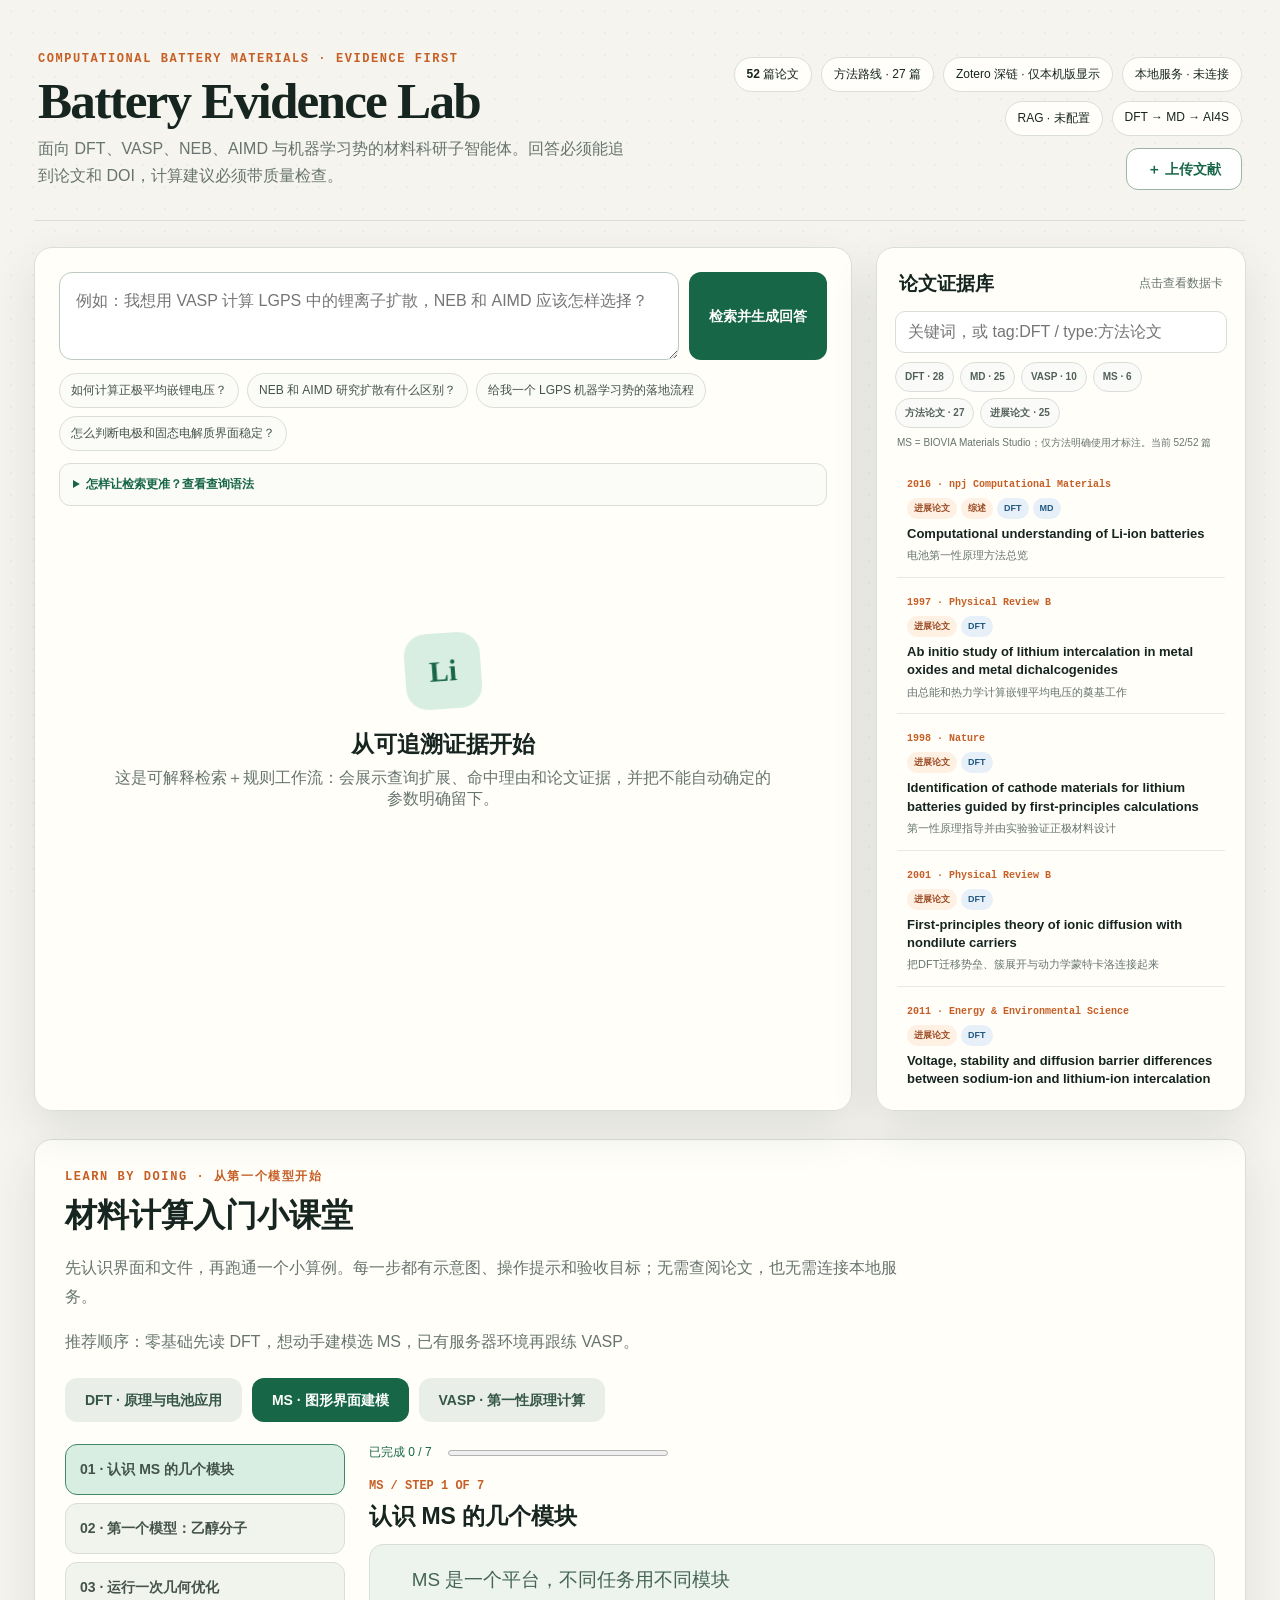
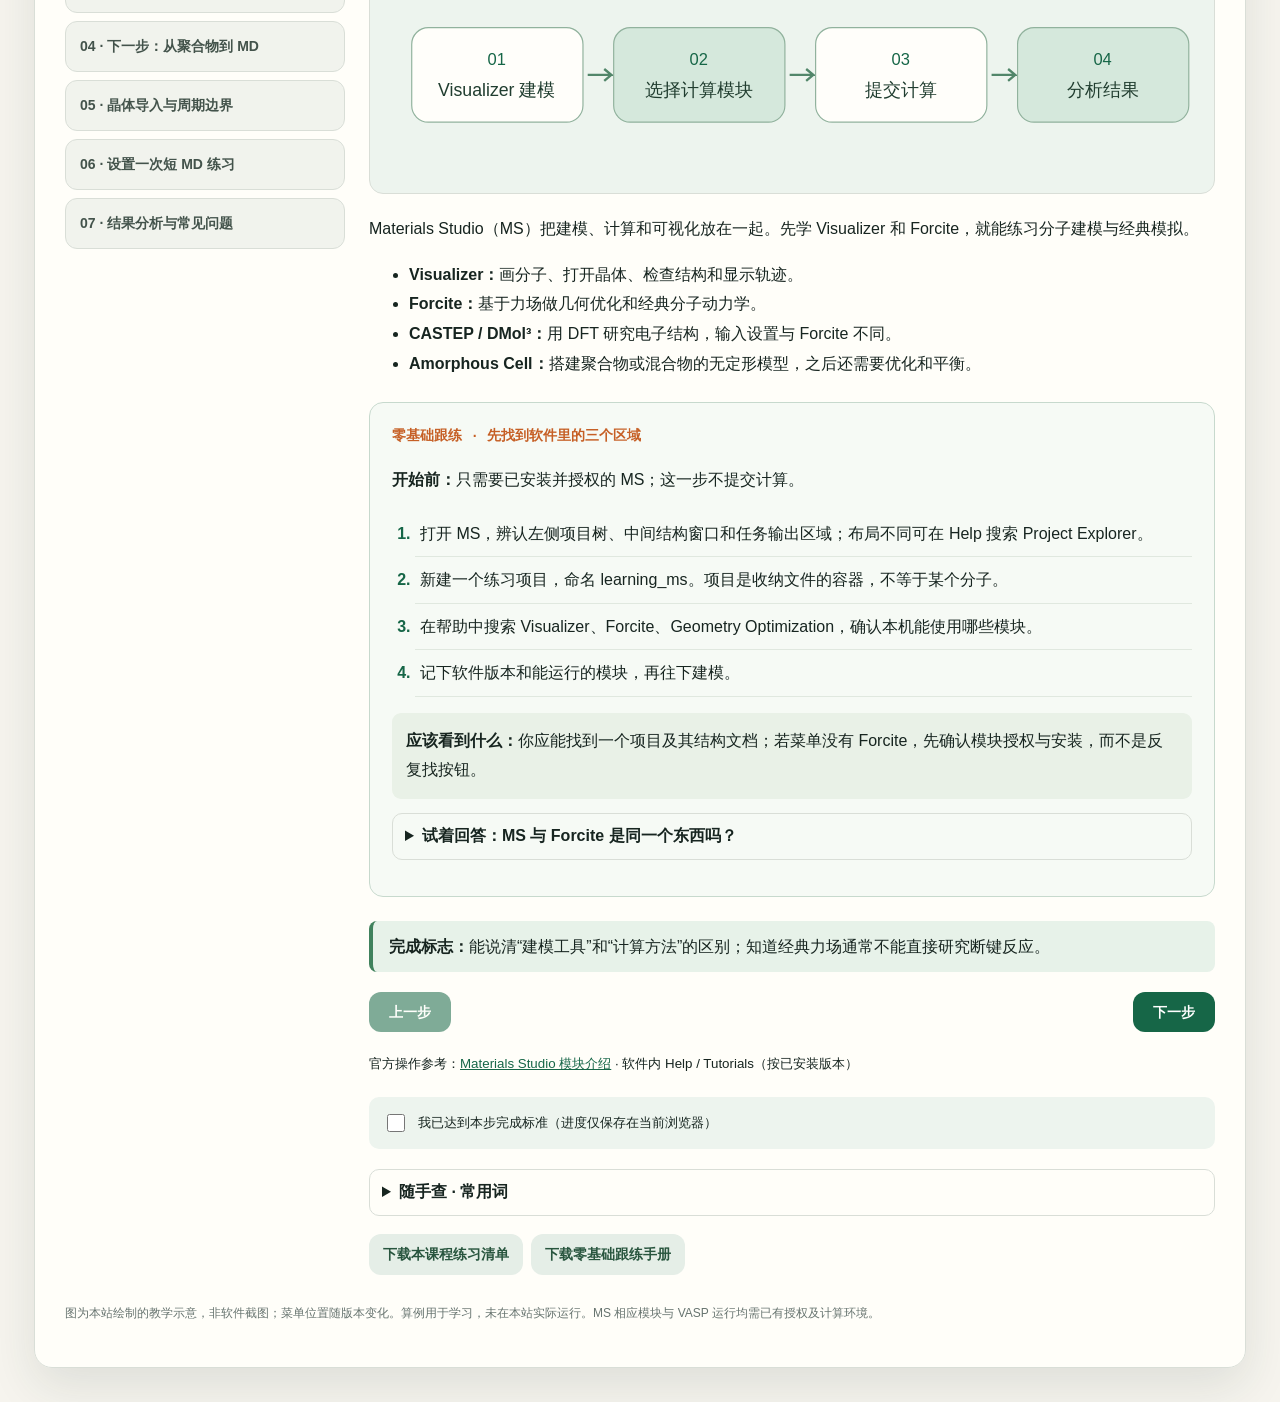
==== docs/index.html @ 2b793558 "feat: add step-by-step novice guides for all 22 lessons" ====
<!doctype html>
<html lang="zh-CN">
<head>
  <meta charset="utf-8" />
  <meta name="viewport" content="width=device-width, initial-scale=1" />
  <title>Battery Evidence Lab</title>
  <style>
    :root {
      --ink: #172520; --muted: #67746f; --paper: #f6f4ee; --card: #fffefa;
      --line: #d9ded7; --green: #166647; --mint: #d9eee2; --orange: #c65f25;
      --shadow: 0 18px 48px rgba(28, 53, 43, .11);
    }
    * { box-sizing: border-box; }
    body { margin: 0; color: var(--ink); background: var(--paper); font-family: Inter, "Noto Sans SC", "Microsoft YaHei", sans-serif; }
    body::before { content: ""; position: fixed; inset: 0; pointer-events: none; opacity: .45; background-image: radial-gradient(#294e3e18 1px, transparent 1px); background-size: 22px 22px; }
    a { color: var(--green); }
    .shell { position: relative; max-width: 1420px; margin: 0 auto; padding: 34px; }
    header { display: flex; justify-content: space-between; align-items: end; gap: 24px; padding: 18px 4px 30px; border-bottom: 1px solid var(--line); }
    .eyebrow { color: var(--orange); font: 700 12px/1.2 ui-monospace, monospace; letter-spacing: .13em; text-transform: uppercase; }
    h1 { margin: 8px 0 7px; font: 680 clamp(31px, 4vw, 58px)/1.05 Georgia, "Noto Serif SC", serif; letter-spacing: -.035em; }
    .sub { color: var(--muted); max-width: 760px; line-height: 1.7; }
    .header-actions { display: grid; justify-items: end; gap: 12px; }
    .stats { display: flex; gap: 9px; flex-wrap: wrap; justify-content: flex-end; }
    .stat { padding: 8px 12px; background: var(--card); border: 1px solid var(--line); border-radius: 999px; font-size: 12px; white-space: nowrap; }
    .stat.connected { border-color: #65a784; background: #e9f7ee; color: #11563b; }
    .header-buttons { display: flex; gap: 9px; }
    .outline-btn { min-height: 42px; border: 1px solid #9eb2a6; background: #fff; color: var(--green); }
    main { display: grid; grid-template-columns: minmax(0, 1fr) 370px; gap: 24px; padding-top: 26px; }
    .panel { background: color-mix(in srgb, var(--card) 94%, transparent); border: 1px solid var(--line); border-radius: 18px; box-shadow: var(--shadow); }
    .workspace { padding: 24px; }
    .composer { display: grid; grid-template-columns: 1fr auto; gap: 10px; }
    textarea { width: 100%; min-height: 88px; resize: vertical; border: 1px solid #bdc9c1; border-radius: 13px; padding: 15px 16px; background: white; color: var(--ink); font: inherit; line-height: 1.6; outline: none; }
    textarea:focus { border-color: var(--green); box-shadow: 0 0 0 3px #16664718; }
    button { border: 0; border-radius: 12px; padding: 0 20px; background: var(--green); color: white; font: 700 14px/1 sans-serif; cursor: pointer; }
    button:hover { filter: brightness(.96); transform: translateY(-1px); }
    button:disabled { opacity: .55; cursor: wait; transform: none; }
    .examples { display: flex; flex-wrap: wrap; gap: 8px; margin: 13px 0 4px; }
    .chip { border: 1px solid var(--line); background: #fbfbf7; color: #45534d; border-radius: 999px; padding: 8px 11px; font-size: 12px; cursor: pointer; }
    .chip:hover { border-color: #91aa9b; color: var(--green); }
    .search-guide { margin: 12px 0 0; padding: 11px 13px; border: 1px solid var(--line); border-radius: 11px; background: #fbfcf8; color: var(--muted); font-size: 12px; line-height: 1.65; }
    .search-guide summary { color: var(--green); font-weight: 750; cursor: pointer; }
    .search-guide code { padding: 2px 5px; border-radius: 5px; background: #edf3ee; color: #294b3c; }
    .empty { min-height: 430px; display: grid; place-content: center; text-align: center; color: var(--muted); padding: 50px; }
    .empty .mark { margin: auto; width: 76px; height: 76px; display: grid; place-content: center; border-radius: 22px; background: var(--mint); color: var(--green); font: 700 29px Georgia, serif; transform: rotate(-4deg); }
    .empty h2 { color: var(--ink); margin: 20px 0 8px; font: 600 23px Georgia, "Noto Serif SC", serif; }
    .result { margin-top: 22px; border-top: 1px solid var(--line); padding-top: 20px; }
    .result h3 { font: 650 21px Georgia, "Noto Serif SC", serif; margin: 22px 0 10px; }
    .result p, .result li { line-height: 1.76; }
    .result ol, .result ul { padding-left: 23px; }
    .notice { padding: 11px 13px; border-left: 3px solid var(--orange); background: #fff3e9; color: #744324; border-radius: 5px 11px 11px 5px; font-size: 13px; line-height: 1.55; }
    .evidence-grid { display: grid; grid-template-columns: repeat(auto-fit, minmax(245px, 1fr)); gap: 10px; margin-top: 18px; }
    .e-card { padding: 15px; border: 1px solid var(--line); border-radius: 13px; background: #fff; }
    .e-card .year { font: 700 11px ui-monospace, monospace; color: var(--orange); }
    .e-card h4 { font-size: 14px; line-height: 1.42; margin: 7px 0; }
    .e-card p { font-size: 12px; color: var(--muted); line-height: 1.5; margin: 0; }
    .e-card .doi { display: inline-block; margin-top: 10px; font-size: 11px; }
    .paper-actions { display: flex; flex-wrap: wrap; gap: 7px; margin-top: 12px; }
    .paper-actions a, .paper-actions button { min-height: 34px; display: inline-flex; align-items: center; border-radius: 9px; padding: 0 11px; font: 700 11px/1 sans-serif; text-decoration: none; }
    .paper-actions .zotero { background: var(--green); color: white; }
    .paper-actions .local-pdf { background: #245a8d; color: white; }
    .paper-actions .wos { background: #edf0ec; color: var(--ink); border: 1px solid var(--line); }
    .paper-actions .doi-link { background: #fff4ea; color: #8c451e; border: 1px solid #ecd3c2; }
    aside { padding: 18px; height: max-content; position: sticky; top: 18px; max-height: calc(100vh - 36px); display: flex; flex-direction: column; }
    .aside-head { padding: 5px 4px 14px; display: flex; align-items: center; justify-content: space-between; }
    .aside-head h2 { font: 650 19px Georgia, "Noto Serif SC", serif; margin: 0; }
    .count { color: var(--muted); font-size: 12px; }
    #filter { width: 100%; padding: 11px 12px; border: 1px solid var(--line); border-radius: 10px; font: inherit; background: #fff; }
    .tag-filters { display: flex; flex-wrap: wrap; gap: 6px; margin-top: 9px; }
    .filter-chip { min-height: 30px; padding: 0 9px; border: 1px solid var(--line); border-radius: 999px; background: #fafbf8; color: #53615a; font: 700 10px/1 sans-serif; }
    .filter-chip:hover { border-color: #7ba18c; color: var(--green); }
    .filter-chip.active { background: var(--green); border-color: var(--green); color: white; }
    .filter-chip:disabled { opacity: .52; cursor: not-allowed; }
    .filter-note { margin: 8px 2px 0; color: var(--muted); font-size: 10px; line-height: 1.45; }
    .paper-list { overflow: auto; padding: 10px 2px 2px; }
    .paper { padding: 13px 10px; border-bottom: 1px solid #e6e9e4; cursor: pointer; }
    .paper:hover { background: #f1f7f2; border-radius: 10px; }
    .paper .meta { color: var(--orange); font: 700 10px ui-monospace, monospace; }
    .paper .level { display: inline-block; margin-left: 6px; padding: 3px 6px; border-radius: 999px; background: var(--mint); color: var(--green); font: 700 10px/1 sans-serif; }
    .paper h3 { font-size: 13px; line-height: 1.4; margin: 5px 0; }
    .paper p { margin: 0; color: var(--muted); font-size: 11px; line-height: 1.45; }
    .paper-tags { display: flex; flex-wrap: wrap; gap: 4px; margin: 7px 0 6px; }
    .paper-tag { display: inline-flex; align-items: center; min-height: 21px; padding: 0 7px; border-radius: 999px; background: #edf3ef; color: #315849; font: 750 9px/1 sans-serif; }
    .paper-tag.kind { background: #fff0e4; color: #9a4a21; }
    .paper-tag.method { background: #e7f0f8; color: #245a82; }
    .modal { position: fixed; inset: 0; background: #102018b8; padding: 5vw; display: none; place-items: center; z-index: 10; }
    .modal.open { display: grid; }
    .modal-card { max-width: 850px; max-height: 85vh; overflow: auto; padding: 28px; background: var(--card); border-radius: 18px; box-shadow: 0 30px 100px #0006; }
    .modal-card.narrow { width: min(720px, 100%); }
    .modal-card h2 { font: 650 26px/1.3 Georgia, "Noto Serif SC", serif; }
    .close { float: right; background: #e9ede9; color: var(--ink); height: 36px; padding: 0 13px; }
    .upload-intro { color: var(--muted); line-height: 1.65; margin: 0 0 20px; }
    .connection-box { padding: 15px; margin-bottom: 18px; border: 1px solid var(--line); border-radius: 13px; background: #f1f6f2; }
    .connection-box h3, .upload-form h3 { margin: 0 0 12px; font: 650 17px Georgia, "Noto Serif SC", serif; }
    .form-grid { display: grid; grid-template-columns: repeat(2, minmax(0, 1fr)); gap: 13px; }
    .form-grid .wide { grid-column: 1 / -1; }
    .field { display: grid; gap: 6px; color: #435149; font-size: 13px; font-weight: 650; }
    .field input { width: 100%; min-height: 43px; padding: 10px 11px; border: 1px solid #bdc9c1; border-radius: 9px; background: #fff; color: var(--ink); font: 500 14px/1.4 inherit; }
    .field input:focus { outline: none; border-color: var(--green); box-shadow: 0 0 0 3px #16664718; }
    .field small { color: var(--muted); font-weight: 400; line-height: 1.5; }
    .connection-actions, .upload-actions { display: flex; align-items: center; gap: 10px; flex-wrap: wrap; margin-top: 12px; }
    .connection-actions button, .upload-actions button { min-height: 42px; }
    .service-message { color: var(--muted); font-size: 13px; line-height: 1.45; }
    .service-message.good { color: var(--green); font-weight: 700; }
    .service-message.bad { color: #a23e2a; font-weight: 700; }
    .upload-result { display: none; margin-top: 16px; padding: 14px; border-radius: 11px; background: #eef6f0; line-height: 1.65; }
    .upload-result.show { display: block; }
    .tag { display: inline-block; margin: 4px 4px 0 0; padding: 5px 8px; background: var(--mint); color: var(--green); border-radius: 999px; font-size: 11px; }
    .relation { font: 12px/1.5 ui-monospace, monospace; padding: 8px 10px; background: #f1f3ef; margin: 6px 0; border-radius: 8px; }
    @media (max-width: 950px) { main { grid-template-columns: 1fr; } aside { position: static; max-height: none; } .paper-list { max-height: 480px; } }
    @media (max-width: 620px) { .shell { padding: 18px; } header { align-items: start; flex-direction: column; } .header-actions { justify-items: start; } .stats { justify-content: flex-start; } .composer, .form-grid { grid-template-columns: 1fr; } .form-grid .wide { grid-column: auto; } button { min-height: 48px; } .workspace { padding: 17px; } }
  </style>
  <link rel="stylesheet" href="./tutorials.css" />
</head>
<body>
  <div class="shell">
    <header>
      <div>
        <div class="eyebrow">Computational Battery Materials · Evidence First</div>
        <h1>Battery Evidence Lab</h1>
        <div class="sub">面向 DFT、VASP、NEB、AIMD 与机器学习势的材料科研子智能体。回答必须能追到论文和 DOI，计算建议必须带质量检查。</div>
      </div>
      <div class="header-actions">
        <div class="stats">
          <span class="stat"><b id="paperCount">—</b> 篇论文</span>
          <span class="stat" id="starterStat">方法路线 · 检测中</span>
          <span class="stat" id="zoteroStat">Zotero 深链 · 检测中</span>
          <span class="stat" id="apiStat">本地服务 · 未连接</span>
          <span class="stat" id="ragStat">RAG · 未配置</span>
          <span class="stat">DFT → MD → AI4S</span>
        </div>
        <div class="header-buttons">
          <button class="outline-btn" id="openUpload" type="button">＋ 上传文献</button>
        </div>
      </div>
    </header>

    <main>
      <section class="panel workspace">
        <div class="composer">
          <textarea id="question" placeholder="例如：我想用 VASP 计算 LGPS 中的锂离子扩散，NEB 和 AIMD 应该怎样选择？"></textarea>
          <button id="ask">检索并生成回答</button>
        </div>
        <div class="examples">
          <span class="chip">如何计算正极平均嵌锂电压？</span>
          <span class="chip">NEB 和 AIMD 研究扩散有什么区别？</span>
          <span class="chip">给我一个 LGPS 机器学习势的落地流程</span>
          <span class="chip">怎么判断电极和固态电解质界面稳定？</span>
        </div>
        <details class="search-guide">
          <summary>怎样让检索更准？查看查询语法</summary>
          按“材料＋任务＋方法＋输出量”提问，例如 <code>LGPS + 锂扩散 + AIMD + 扩散系数</code>。可加
          <code>tag:DFT</code>、<code>tag:MD</code>、<code>tag:VASP</code>、<code>tag:MS</code>，以及
          <code>type:方法论文</code> 或 <code>type:进展论文</code>。系统会显示查询扩展和每篇论文的命中理由。
        </details>
        <div id="answer" class="empty">
          <div class="mark">Li</div>
          <h2>从可追溯证据开始</h2>
          <div>这是可解释检索＋规则工作流：会展示查询扩展、命中理由和论文证据，并把不能自动确定的参数明确留下。</div>
        </div>
      </section>

      <aside class="panel">
        <div class="aside-head"><h2>论文证据库</h2><span class="count">点击查看数据卡</span></div>
        <input id="filter" placeholder="关键词，或 tag:DFT / type:方法论文" />
        <div id="tagFilters" class="tag-filters">
          <button class="filter-chip" type="button" data-tag="DFT">DFT</button>
          <button class="filter-chip" type="button" data-tag="MD">MD</button>
          <button class="filter-chip" type="button" data-tag="VASP">VASP</button>
          <button class="filter-chip" type="button" data-tag="MS">MS</button>
          <button class="filter-chip" type="button" data-tag="方法论文">方法论文</button>
          <button class="filter-chip" type="button" data-tag="进展论文">进展论文</button>
        </div>
        <div class="filter-note">MS = BIOVIA Materials Studio；仅方法明确使用才标注。<span id="listCount"></span></div>
        <div id="paperList" class="paper-list"></div>
      </aside>
    </main>
    <section id="tutorials" class="panel tutorials" aria-labelledby="tutorialTitle">
      <div class="eyebrow">LEARN BY DOING · 从第一个模型开始</div>
      <h2 id="tutorialTitle">材料计算入门小课堂</h2>
      <p class="tutorial-intro">先认识界面和文件，再跑通一个小算例。每一步都有示意图、操作提示和验收目标；无需查阅论文，也无需连接本地服务。</p>
      <p class="tutorial-intro">推荐顺序：零基础先读 DFT，想动手建模选 MS，已有服务器环境再跟练 VASP。</p>
      <div class="tutorial-switch" role="group" aria-label="选择教程"><button type="button" data-course="dft" aria-pressed="false">DFT · 原理与电池应用</button><button type="button" data-course="ms" aria-pressed="true">MS · 图形界面建模</button><button type="button" data-course="vasp" aria-pressed="false">VASP · 第一性原理计算</button></div>
      <div id="tutorialContent"></div>
      <p class="tutorial-footnote">图为本站绘制的教学示意，非软件截图；菜单位置随版本变化。算例用于学习，未在本站实际运行。MS 相应模块与 VASP 运行均需已有授权及计算环境。</p>
    </section>
  </div>

  <div id="modal" class="modal" aria-hidden="true">
    <div class="modal-card">
      <button class="close" id="close">关闭</button>
      <div id="detail"></div>
    </div>
  </div>

  <div id="uploadModal" class="modal" aria-hidden="true">
    <div class="modal-card narrow">
      <button class="close" id="closeUpload" type="button">关闭</button>
      <h2>上传文献到本地证据库</h2>
      <p class="upload-intro">PDF 会发送到你自己启动的本地服务，完成格式校验、元数据识别、全文索引和关键词提取。GitHub 仓库与公开静态页面不会保存 PDF。</p>
      <div class="connection-box">
        <h3>连接本地服务</h3>
        <div class="form-grid">
          <label class="field wide">HTTPS 服务地址
            <input id="apiBase" type="url" placeholder="https://随机名称.trycloudflare.com" autocomplete="url" />
            <small>本机直接打开 127.0.0.1 页面时可留空；从 GitHub Pages 使用时填写隧道地址。</small>
          </label>
          <label class="field wide">本次访问密钥
            <input id="apiToken" type="password" placeholder="启动共享服务时显示的临时密钥" autocomplete="off" />
            <small>仅保存在当前浏览器标签页，关闭标签页后自动清除。</small>
          </label>
        </div>
        <div class="connection-actions">
          <button id="testApi" type="button">测试连接</button>
          <span id="serviceMessage" class="service-message">尚未测试</span>
        </div>
      </div>
      <form id="uploadForm" class="upload-form">
        <h3>论文信息</h3>
        <div class="form-grid">
          <label class="field wide">PDF 文件
            <input id="paperFile" name="file" type="file" accept="application/pdf,.pdf" required />
          </label>
          <label class="field wide">标题（可选）
            <input name="title" placeholder="留空时尝试从 PDF 元数据或首页识别" />
          </label>
          <label class="field">DOI（可选）
            <input name="doi" placeholder="10.xxxx/xxxxx" />
          </label>
          <label class="field">年份（可选）
            <input name="year" inputmode="numeric" placeholder="2025" />
          </label>
          <label class="field">期刊（可选）
            <input name="journal" placeholder="Journal name" />
          </label>
          <label class="field">作者（可选）
            <input name="authors" placeholder="作者之间使用分号" />
          </label>
        </div>
        <div class="upload-actions">
          <button id="submitUpload" type="submit">上传、校验并加入库</button>
          <span class="service-message">单个 PDF 最大 50 MiB</span>
        </div>
        <div id="uploadResult" class="upload-result" aria-live="polite"></div>
      </form>
    </div>
  </div>

  <script src="./dft_lessons.js"></script>
  <script src="./beginner_lessons.js"></script>
  <script src="./tutorials.js"></script>
  <script src="./browser_agent.js"></script>
  <script>
    const staticMode = location.protocol === "file:" || location.hostname.endsWith("github.io");
    const localMode = ['127.0.0.1', 'localhost', '::1'].includes(location.hostname);
    const readStorage = (store, key) => { try { return store.getItem(key) || ''; } catch (_) { return ''; } };
    const state = {
      papers: [], zotero: {}, literature: {}, methods: {}, paperTags: {}, searchConfig: {}, activeTag: '',
      apiBase: readStorage(localStorage, 'battery-agent-api-base'),
      apiToken: readStorage(sessionStorage, 'battery-agent-api-token'),
      backendConnected: localMode
    };
    const normalizeApiBase = value => String(value || '').trim().replace(/\/+$/, '');
    function saveConnection() {
      state.apiBase = normalizeApiBase(document.querySelector('#apiBase').value);
      state.apiToken = document.querySelector('#apiToken').value.trim();
      try { localStorage.setItem('battery-agent-api-base', state.apiBase); } catch (_) {}
      try { sessionStorage.setItem('battery-agent-api-token', state.apiToken); } catch (_) {}
    }
    function hasBackend() { return localMode || Boolean(state.apiBase); }
    function apiUrl(path) { return localMode ? path : `${state.apiBase}${path}`; }
    function apiHeaders(extra={}) {
      const headers = {...extra};
      if (state.apiToken) headers.Authorization = `Bearer ${state.apiToken}`;
      return headers;
    }
    async function apiFetch(path, options={}) {
      if (!hasBackend()) throw new Error('尚未填写本地服务地址。');
      const response = await fetch(apiUrl(path), {...options, headers: apiHeaders(options.headers || {})});
      if (!response.ok) {
        let message = `服务返回 HTTP ${response.status}`;
        try { message = (await response.json()).error || message; } catch (_) {}
        throw new Error(message);
      }
      return response;
    }
    const escapeHtml = value => String(value ?? '').replace(/[&<>'"]/g, ch => ({'&':'&amp;','<':'&lt;','>':'&gt;',"'":'&#39;','"':'&quot;'}[ch]));
    const inline = text => escapeHtml(text)
      .replace(/\*\*(.*?)\*\*/g, '<strong>$1</strong>')
      .replace(/\*(.*?)\*/g, '<em>$1</em>')
      .replace(/\[([^\]]+)\]\(((?:https?:\/\/|\/)[^)]+)\)/g, '<a href="$2" target="_blank" rel="noreferrer">$1</a>');
    function markdown(text) {
      const lines = text.split('\n'); let html = '', list = null;
      const close = () => { if (list) { html += `</${list}>`; list = null; } };
      for (const raw of lines) {
        const line = raw.trim();
        if (!line) { close(); continue; }
        if (line.startsWith('### ')) { close(); html += `<h3>${inline(line.slice(4))}</h3>`; continue; }
        const ordered = line.match(/^\d+\.\s+(.*)$/);
        if (ordered) { if (list !== 'ol') { close(); list='ol'; html += '<ol>'; } html += `<li>${inline(ordered[1])}</li>`; continue; }
        if (line.startsWith('- ')) { if (list !== 'ul') { close(); list='ul'; html += '<ul>'; } html += `<li>${inline(line.slice(2))}</li>`; continue; }
        close(); html += `<p>${inline(line)}</p>`;
      }
      close(); return html;
    }
    function zoteroRecord(p) { return state.zotero[(p.doi || '').toLowerCase()] || null; }
    function linkButtons(p) {
      const record = zoteroRecord(p);
      const localRecord = state.literature[p.id] || {};
      const localPdf = localMode && localRecord.status === 'downloaded'
        ? `<a class="local-pdf" target="_blank" rel="noreferrer" href="/local-pdf/${encodeURIComponent(p.id)}.pdf">打开本地 PDF${localRecord.pages ? ` · ${localRecord.pages}页` : ''}</a>`
        : '';
      const zotero = record?.attachment_key
        ? `<a class="zotero" href="zotero://open-pdf/library/items/${encodeURIComponent(record.attachment_key)}">在 Zotero 打开原文</a>`
        : record?.item_key
          ? `<a class="zotero" href="zotero://select/library/items/${encodeURIComponent(record.item_key)}">在 Zotero 查看条目</a>`
          : '';
      const wosLabel = record?.attachment_key ? 'WOS 备用入口' : record?.item_key ? 'WOS 补全文' : 'WOS 查找全文';
      const wos = p.wos_uid
        ? `<a class="wos" target="_blank" rel="noreferrer" href="https://www.webofscience.com/wos/woscc/full-record/${encodeURIComponent(p.wos_uid)}">${wosLabel}</a>`
        : p.doi
          ? `<button class="wos" onclick="openWos('${escapeHtml(p.doi)}')">${wosLabel}</button>`
          : `<span class="wos">待补 DOI / WOS</span>`;
      const doi = p.doi ? `<a class="doi-link" target="_blank" rel="noreferrer" href="https://doi.org/${encodeURIComponent(p.doi)}">出版社 / DOI</a>` : '';
      return `<div class="paper-actions">${localPdf}${zotero}${wos}${doi}</div>`;
    }
    async function openWos(doi) {
      try { await navigator.clipboard.writeText(doi); } catch (_) {}
      window.open('https://www.webofscience.com/wos/woscc/basic-search', '_blank', 'noopener');
      alert(`DOI 已复制：${doi}\n请在 WOS 基本检索中选择“DOI”字段后粘贴。`);
    }
    window.openWos = openWos;
    function paperTagPills(p) {
      return (p.display_tags || []).map(tag => {
        const kind = ['方法论文','进展论文','综述'].includes(tag) ? 'kind' : 'method';
        return `<span class="paper-tag ${kind}">${escapeHtml(tag)}</span>`;
      }).join('');
    }
    function paperCard(p) {
      return `<article class="e-card"><span class="year">${p.year} · ${escapeHtml(p.journal)}</span><div class="paper-tags">${paperTagPills(p)}</div><h4>${escapeHtml(p.role)}</h4><p>${escapeHtml(p.summary)}</p>${linkButtons(p)}</article>`;
    }
    function renderList(filter='') {
      const typed = String(filter || '').trim();
      const activeFilter = state.activeTag
        ? `${['方法论文','进展论文'].includes(state.activeTag) ? 'type' : 'tag'}:${state.activeTag}`
        : '';
      const query = [typed, activeFilter].filter(Boolean).join(' ');
      const papers = query
        ? window.BatteryBrowserAgent.searchDetailed(query, state.papers, state.papers.length, state.searchConfig).results
        : state.papers;
      document.querySelector('#paperList').innerHTML = papers.map(p => `<div class="paper" data-id="${escapeHtml(p.id)}"><span class="meta">${p.year} · ${escapeHtml(p.journal)}</span>${p.difficulty ? `<span class="level">${escapeHtml(p.difficulty)}</span>` : ''}<div class="paper-tags">${paperTagPills(p)}</div><h3>${escapeHtml(p.title)}</h3><p>${escapeHtml(p.role)}</p></div>`).join('') || '<div class="notice">没有满足当前关键词和标签的论文。</div>';
      document.querySelector('#listCount').textContent = `当前 ${papers.length}/${state.papers.length} 篇`;
      document.querySelectorAll('.paper').forEach(el => el.onclick = () => showPaper(el.dataset.id));
    }
    function showPaper(id) {
      const p = state.papers.find(item => item.id === id); if (!p) return;
      const authorNames = p.authors || [];
      const authorLine = authorNames.length > 12
        ? `${authorNames.slice(0, 12).join('；')}；等（共 ${authorNames.length} 位，完整名单见出版社页面）`
        : authorNames.join('；');
      const tags = [...(p.display_tags || []), ...(p.tags_zh || []), ...(p.methods || [])].map(t => `<span class="tag">${escapeHtml(t)}</span>`).join('');
      const evidence = (p.evidence || []).map(e => `<li>${escapeHtml(e.claim)} <small>（${escapeHtml(e.basis)}；${escapeHtml(e.strength)}）</small></li>`).join('');
      const relations = (p.relations || []).map(r => `<div class="relation">${escapeHtml(r.source)} —[${escapeHtml(r.relation)}]→ ${escapeHtml(r.target)}</div>`).join('');
      const protocolSteps = (p.protocol_steps || []).map(step => `<li>${escapeHtml(step)}</li>`).join('');
      const protocolBlock = protocolSteps
        ? `<h3>建议复现步骤</h3><ol>${protocolSteps}</ol><div class="notice">这些步骤是基于论文范围整理的方法路线，不替代原文、补充信息、软件手册和你自己的收敛测试。</div>`
        : '';
      const resources = (p.resources || []).filter(r => {
        try { return new URL(r.url).protocol === 'https:'; } catch (_) { return false; }
      }).map(r => `<li><a target="_blank" rel="noopener noreferrer" href="${escapeHtml(r.url)}">${escapeHtml(r.label)}</a></li>`).join('');
      const learningBlock = `${p.scope_note ? `<h3>适用范围与迁移边界</h3><p>${escapeHtml(p.scope_note)}</p>` : ''}${resources ? `<h3>代码、数据与复现入口</h3><ul>${resources}</ul>` : ''}`;
      const local = state.literature[p.id] || {};
      const localStatus = local.status === 'downloaded' ? `本地全文：已下载${local.pages ? `，${local.pages}页` : ''}${local.text_chunks ? `，${local.text_chunks}个检索片段` : ''}` : '本地全文：尚未下载';
      const methodRecord = state.methods[p.id] || {};
      const methods = (methodRecord.evidence || []).slice(0, 12).map(item => {
        const locator = localMode && local.status === 'downloaded'
          ? `<a target="_blank" rel="noreferrer" href="${escapeHtml(item.local_pdf_url)}">PDF p.${item.page}</a>`
          : `p.${item.page}`;
        return `<li><strong>${escapeHtml(item.label_zh)}</strong> · ${locator} · <code>${escapeHtml(item.signal)}</code></li>`;
      }).join('');
      const methodBlock = methods
        ? `<h3>自动方法证据（待人工核对）</h3><ul>${methods}</ul><div class="notice">这里只显示前 12 条定位信号。用于 INCAR、KPOINTS、分子动力学设置、论文或汇报前，必须回到标注页核对上下文。</div>`
        : `<h3>自动方法证据（待人工核对）</h3><p>当前没有可显示的本地正文方法信号。</p>`;
      const verification = p.wos_uid ? `WOS：${p.wos_uid}` : `书目核验：${p.verification?.doi || '待核验'}；WOS：${p.verification?.wos || '未记录'}`;
      document.querySelector('#detail').innerHTML = `<div class="eyebrow">${p.year} · ${escapeHtml(p.journal)} · ${escapeHtml(p.document_type)}${p.difficulty ? ` · ${escapeHtml(p.difficulty)}` : ''}</div><h2>${escapeHtml(p.title)}</h2><p>${escapeHtml(authorLine)}</p><p>${escapeHtml(p.summary)}</p><div>${tags}</div>${linkButtons(p)}${learningBlock}${protocolBlock}<h3>已抽取证据</h3><ul>${evidence}</ul><h3>知识关系</h3>${relations}${methodBlock}<div class="notice">${escapeHtml(verification)}；${escapeHtml(localStatus)}。论文级证据与全文自动命中仍需回到原文人工核对。</div>`;
      document.querySelector('#modal').classList.add('open');
    }
    async function ask() {
      const question = document.querySelector('#question').value.trim(); if (!question) return;
      const btn = document.querySelector('#ask'); btn.disabled = true; btn.textContent = '检索中…';
      const target = document.querySelector('#answer'); target.className = 'result'; target.innerHTML = '<p>正在组织证据和计算检查项…</p>';
      try {
        let data;
        try {
          const response = await apiFetch('/api/chat', {method:'POST', headers:{'Content-Type':'application/json'}, body:JSON.stringify({question})});
          data = await response.json();
        } catch (_) {
          data = window.BatteryBrowserAgent.answer(question, state.papers, state.searchConfig);
        }
        const ragLabel = data.rag?.used
          ? `RAG 已启用 · ${data.rag.model || data.rag.provider || '外部模型'} · 引用校验通过`
          : data.rag?.enabled
            ? `RAG 已配置但本次回退到规则回答：${data.rag.reason || '未通过验证'}`
            : '当前为可解释检索＋规则回答；配置本地/远程模型后启用证据约束 RAG。';
        target.innerHTML = `<div class="notice">${escapeHtml(data.provenance.wos_note)}<br>${escapeHtml(ragLabel)}</div>${markdown(data.answer_markdown)}<div class="evidence-grid">${data.papers.map(paperCard).join('')}</div>`;
      } catch (error) { target.innerHTML = `<div class="notice">${escapeHtml(error.message)}</div>`; }
      finally { btn.disabled = false; btn.textContent = '检索并生成回答'; }
    }
    function setServiceMessage(text, kind='') {
      const target = document.querySelector('#serviceMessage');
      target.textContent = text;
      target.className = `service-message ${kind}`.trim();
    }
    function updateApiStat() {
      const stat = document.querySelector('#apiStat');
      stat.textContent = state.backendConnected ? '本地服务 · 已连接' : '本地服务 · 未连接';
      stat.classList.toggle('connected', state.backendConnected);
    }
    function openUploadModal() {
      document.querySelector('#apiBase').value = state.apiBase;
      document.querySelector('#apiToken').value = state.apiToken;
      document.querySelector('#uploadModal').classList.add('open');
    }
    async function testConnection() {
      saveConnection();
      setServiceMessage('正在连接…');
      try {
        const response = await apiFetch('/api/papers', {cache:'no-store'});
        const payload = await response.json();
        state.backendConnected = true;
        setServiceMessage(`连接成功：当前 ${payload.papers.length} 篇论文`, 'good');
        updateApiStat();
        await loadData();
      } catch (error) {
        state.backendConnected = false;
        setServiceMessage(error.message, 'bad');
        updateApiStat();
      }
    }
    async function uploadPaper(event) {
      event.preventDefault();
      saveConnection();
      const file = document.querySelector('#paperFile').files[0];
      const resultBox = document.querySelector('#uploadResult');
      if (!file) { resultBox.className = 'upload-result show'; resultBox.textContent = '请选择 PDF 文件。'; return; }
      if (!localMode && !state.apiBase) { resultBox.className = 'upload-result show'; resultBox.textContent = '请先填写 HTTPS 服务地址并测试连接。'; return; }
      const button = document.querySelector('#submitUpload');
      button.disabled = true; button.textContent = '正在校验与建立索引…';
      resultBox.className = 'upload-result show'; resultBox.textContent = '上传完成前请保持本地服务运行。';
      try {
        const form = new FormData(event.currentTarget);
        const response = await apiFetch('/api/upload', {method:'POST', body:form});
        const payload = await response.json();
        const keywords = (payload.keywords || []).map(row => `<span class="tag">${escapeHtml(row.term)}</span>`).join('');
        resultBox.innerHTML = `<strong>${payload.created ? '已新增论文' : '已补充现有条目'}</strong><br>${escapeHtml(payload.paper.title)}<br>${payload.paper.doi ? `DOI：${escapeHtml(payload.paper.doi)}<br>` : ''}PDF：${payload.pdf.pages} 页，已加入全文索引。<div style="margin-top:8px">${keywords || '未提取到关键词'}</div>`;
        state.backendConnected = true;
        updateApiStat();
        await loadData();
      } catch (error) {
        resultBox.textContent = `上传失败：${error.message}`;
      } finally {
        button.disabled = false; button.textContent = '上传、校验并加入库';
      }
    }
    document.querySelector('#ask').onclick = ask;
    document.querySelector('#question').addEventListener('keydown', e => { if ((e.ctrlKey || e.metaKey) && e.key === 'Enter') ask(); });
    document.querySelectorAll('.chip').forEach(chip => chip.onclick = () => { document.querySelector('#question').value = chip.textContent; ask(); });
    document.querySelector('#filter').oninput = e => renderList(e.target.value);
    document.querySelectorAll('.filter-chip').forEach(button => button.onclick = () => {
      state.activeTag = state.activeTag === button.dataset.tag ? '' : button.dataset.tag;
      document.querySelectorAll('.filter-chip').forEach(item => item.classList.toggle('active', item.dataset.tag === state.activeTag));
      renderList(document.querySelector('#filter').value);
    });
    document.querySelector('#close').onclick = () => document.querySelector('#modal').classList.remove('open');
    document.querySelector('#modal').onclick = e => { if (e.target.id === 'modal') e.currentTarget.classList.remove('open'); };
    document.querySelector('#openUpload').onclick = openUploadModal;
    document.querySelector('#closeUpload').onclick = () => document.querySelector('#uploadModal').classList.remove('open');
    document.querySelector('#uploadModal').onclick = e => { if (e.target.id === 'uploadModal') e.currentTarget.classList.remove('open'); };
    document.querySelector('#testApi').onclick = testConnection;
    document.querySelector('#uploadForm').onsubmit = uploadPaper;
    async function loadData() {
      try {
        const api = await apiFetch('/api/papers', {cache:'no-store'});
        state.papers = (await api.json()).papers;
        state.backendConnected = true;
      } catch (_) {
        state.papers = await fetch('./data/papers.json').then(r => r.json());
        state.backendConnected = localMode;
      }
      try {
        const tagPayload = hasBackend()
          ? await apiFetch('/api/paper-tags', {cache:'no-store'}).then(r => r.json())
          : await fetch('./data/paper_tags.json', {cache:'no-store'}).then(r => r.json());
        state.paperTags = tagPayload.papers || {};
      } catch (_) { state.paperTags = {}; }
      state.papers = state.papers.map(p => ({...p, ...(state.paperTags[p.id] || {})}));
      try {
        state.searchConfig = hasBackend()
          ? await apiFetch('/api/search-config', {cache:'no-store'}).then(r => r.json())
          : await fetch('./data/search_config.json', {cache:'no-store'}).then(r => r.json());
      } catch (_) { state.searchConfig = {}; }
      try {
        const health = hasBackend() ? await apiFetch('/api/health', {cache:'no-store'}).then(r => r.json()) : null;
        const rag = health?.rag || {};
        const ragStat = document.querySelector('#ragStat');
        ragStat.textContent = rag.enabled ? `RAG · ${rag.model || '已连接'}` : 'RAG · 未配置';
        ragStat.classList.toggle('connected', Boolean(rag.enabled));
      } catch (_) { document.querySelector('#ragStat').textContent = 'RAG · 未配置'; }
      try {
        const zoteroPayload = localMode
          ? await apiFetch('/api/zotero-links', {cache:'no-store'}).then(r => r.json())
          : await fetch('./data/zotero-links.json', {cache:'no-store'}).then(r => r.ok ? r.json() : ({}));
        state.zotero = zoteroPayload.items || zoteroPayload;
      } catch (_) { state.zotero = {}; }
      try {
        const methodPayload = hasBackend()
          ? await apiFetch('/api/methods', {cache:'no-store'}).then(r => r.json())
          : await fetch('./data/method_evidence.auto.json', {cache:'no-store'}).then(r => r.ok ? r.json() : ({}));
        state.methods = methodPayload.papers || {};
      } catch (_) { state.methods = {}; }
      if (hasBackend()) {
        try {
          const literaturePayload = await apiFetch('/api/literature', {cache:'no-store'}).then(r => r.json());
          state.literature = literaturePayload.papers || {};
        } catch (_) { state.literature = {}; }
      }
      document.querySelector('#paperCount').textContent = state.papers.length;
      const starterCount = state.papers.filter(p => p.collection === 'starter').length;
      document.querySelector('#starterStat').textContent = `方法路线 · ${starterCount} 篇`;
      document.querySelectorAll('.filter-chip').forEach(button => {
        const count = state.papers.filter(p => (p.display_tags || []).includes(button.dataset.tag)).length;
        button.textContent = `${button.dataset.tag} · ${count}`;
        button.disabled = count === 0;
        button.title = count ? `筛选 ${button.dataset.tag}` : `当前库没有严格满足 ${button.dataset.tag} 定义的论文`;
      });
      const zoteroRows = Object.values(state.zotero);
      document.querySelector('#zoteroStat').textContent = !localMode
        ? 'Zotero 深链 · 仅本机版显示'
        : `Zotero ${zoteroRows.length} · PDF ${zoteroRows.filter(row => row.attachment_key).length}`;
      updateApiStat();
      renderList();
    }
    loadData();
  </script>
</body>
</html>
---- docs/tutorials.css ----
.tutorials{margin-top:28px;padding:30px}.tutorials h2{font:650 32px Georgia,"Microsoft YaHei",serif;margin:10px 0}.tutorial-intro,.tutorial-footnote{color:var(--muted);line-height:1.8;max-width:860px}.tutorial-switch{display:flex;gap:10px;margin:22px 0;flex-wrap:wrap}.tutorial-switch button{min-height:44px;background:#e9eee8;color:#365747}.tutorial-switch button[aria-pressed=true]{background:var(--green);color:white}.tutorial-layout{display:grid;grid-template-columns:280px 1fr;gap:24px}.tutorial-nav{display:flex;flex-direction:column;gap:8px}.tutorial-nav button{text-align:left;padding:14px;line-height:1.5;background:#f1f3ed;color:#43534b;border:1px solid var(--line)}.tutorial-nav button[aria-current=step]{background:#d9eee2;border-color:#438866}.tutorial-stage{min-width:0}.tutorial-stage h3{font-size:23px;margin:0 0 12px}.tutorial-stage p,.tutorial-stage li{line-height:1.85}.tutorial-stage ol{padding-left:23px}.tutorial-art{width:100%;max-height:250px;background:#edf4ee;border-radius:14px;border:1px solid var(--line)}.tutorial-check{background:#e7f2e9;border-left:4px solid #40825d;padding:12px 16px;border-radius:8px;line-height:1.7}.tutorial-caution{color:#875025;font-size:13px}.tutorial-stage pre{padding:16px;background:#182e27;color:#e7f3eb;border-radius:12px;overflow:auto;line-height:1.65;font-size:13px}.tutorial-stage details{margin:14px 0;padding:12px;border:1px solid var(--line);border-radius:10px}.tutorial-stage summary{cursor:pointer;font-weight:700}.tutorial-stage a{overflow-wrap:anywhere}.tutorial-bottom{display:flex;justify-content:space-between;gap:12px;margin-top:20px}.tutorial-bottom button{min-height:40px}.tutorial-footnote{font-size:12px;margin-top:24px}.tutorial-stage .tutorial-label{color:var(--orange);font:700 12px monospace;margin-bottom:8px}@media(max-width:750px){.tutorials{padding:18px}.tutorial-layout{grid-template-columns:1fr}.tutorial-nav{display:grid;grid-template-columns:1fr 1fr}.tutorial-nav button{font-size:12px;padding:10px}.tutorials h2{font-size:26px}}
.lesson-progress{display:flex;align-items:center;gap:16px;margin-bottom:18px;font-size:12px;color:var(--green)}.lesson-progress progress{flex:1;max-width:220px;accent-color:var(--green)}.lesson-complete{display:flex;align-items:center;gap:10px;margin:20px 0;padding:14px;background:#edf4ee;border-radius:10px;line-height:1.6;font-size:13px}.lesson-complete input{width:18px;height:18px;accent-color:var(--green);flex-shrink:0}.lesson-download{min-height:40px;padding:10px 14px;line-height:1.5;background:#e5eee7;color:#28553e}.tutorial-stage dt{font-weight:700;margin-top:12px}.tutorial-stage dd{margin:5px 0 12px;color:var(--muted);line-height:1.7}.tutorial-nav{align-self:start}.tutorials button:focus-visible{outline:3px solid #ca7f39;outline-offset:3px}
.beginner-guide{border:1px solid #c7d9cd;border-radius:14px;padding:22px;margin:24px 0;background:#f6faf5}.beginner-guide .tutorial-label{font-size:14px;line-height:1.7}.beginner-actions li{padding:8px 0 8px 5px;border-bottom:1px solid #e0e8df}.beginner-actions li::marker{color:var(--green);font-weight:bold}.beginner-expected{padding:14px;background:#e9f1e7;border-radius:9px;line-height:1.8}.lesson-download{margin:4px 8px 4px 0}@media(max-width:620px){.beginner-guide{padding:14px}.beginner-actions{padding-left:20px}}
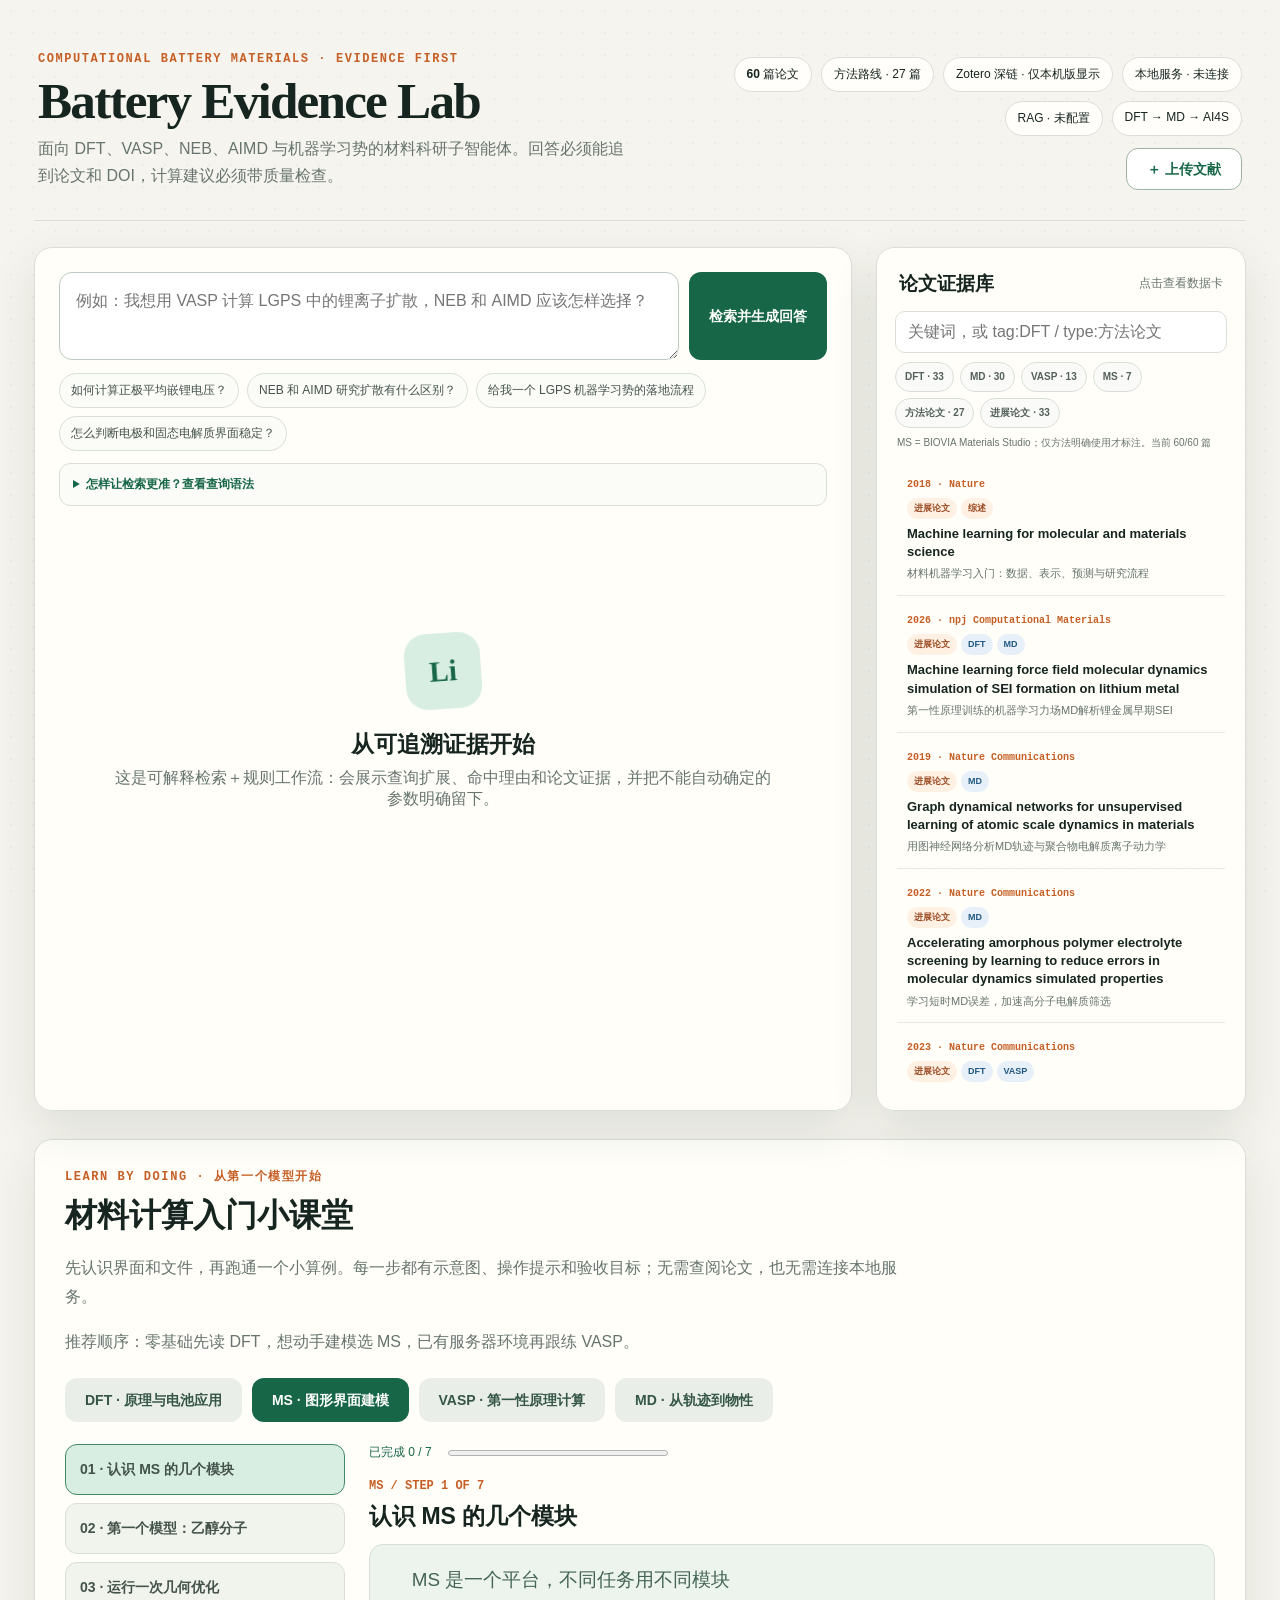
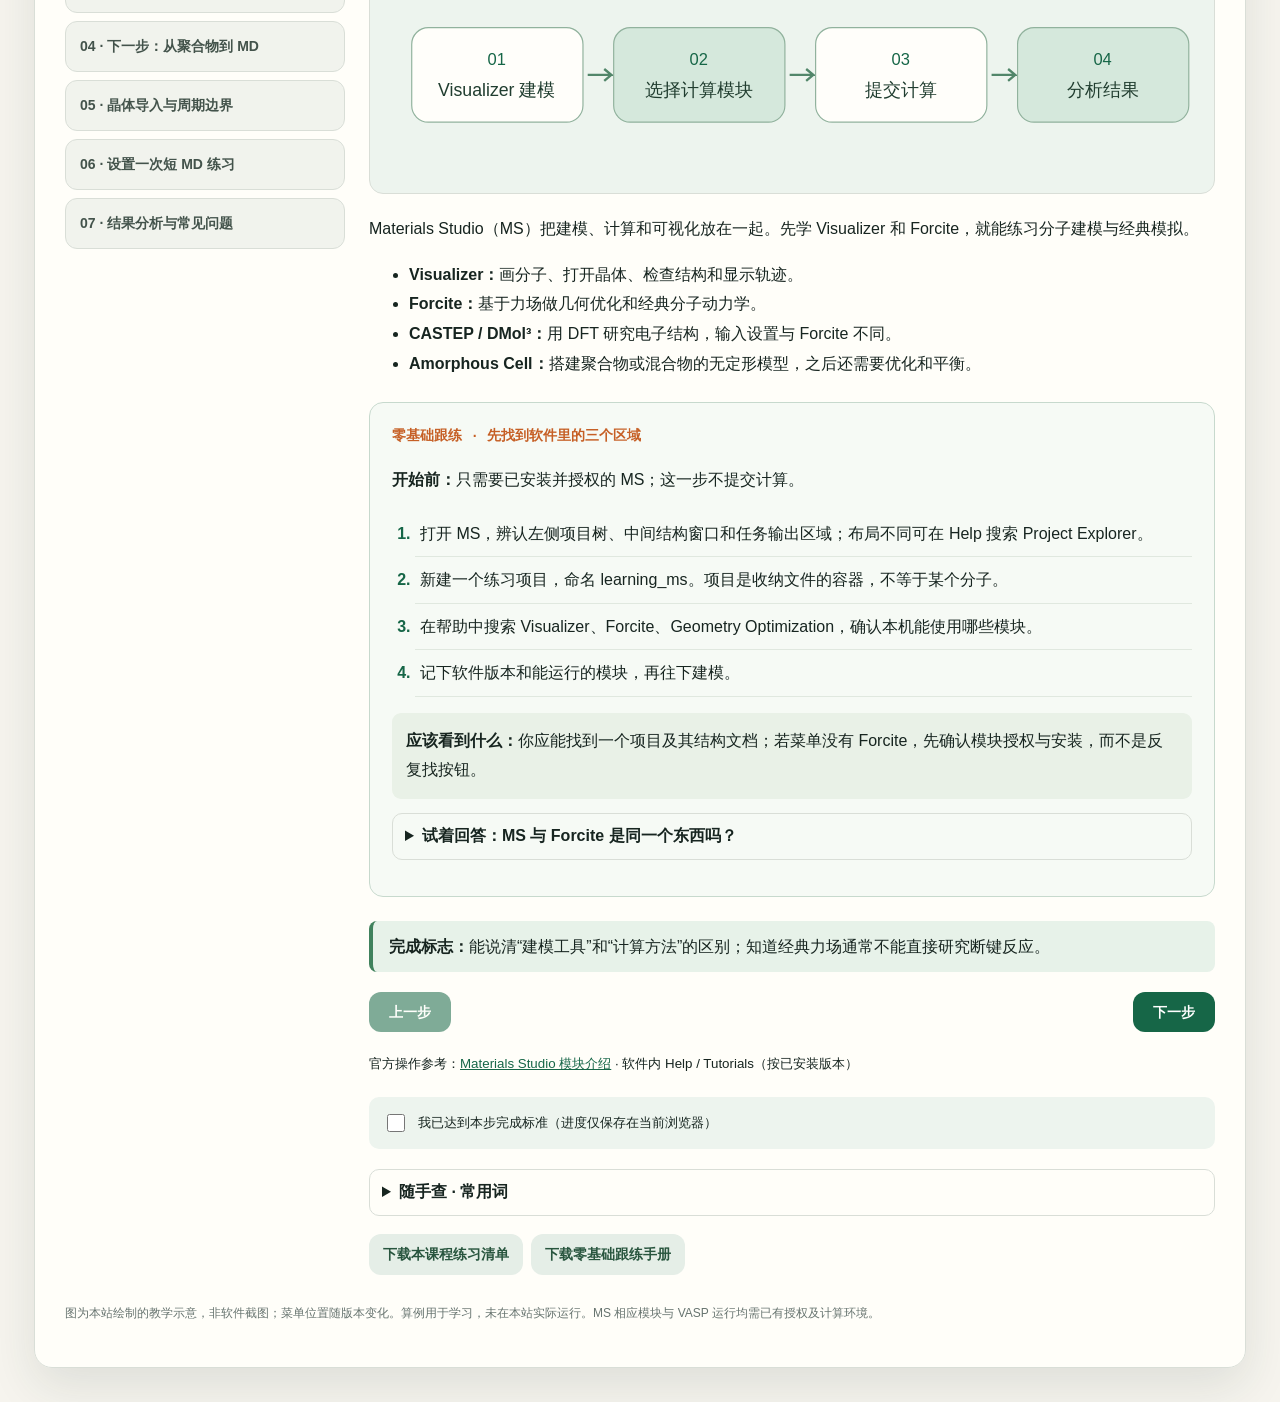
==== commit 09429d6a: "feat: add SEI evidence and MD learning with tested answer guidance" ====
--- a/docs/index.html
+++ b/docs/index.html
@@ -179,7 +179,7 @@
       <h2 id="tutorialTitle">材料计算入门小课堂</h2>
       <p class="tutorial-intro">先认识界面和文件，再跑通一个小算例。每一步都有示意图、操作提示和验收目标；无需查阅论文，也无需连接本地服务。</p>
       <p class="tutorial-intro">推荐顺序：零基础先读 DFT，想动手建模选 MS，已有服务器环境再跟练 VASP。</p>
-      <div class="tutorial-switch" role="group" aria-label="选择教程"><button type="button" data-course="dft" aria-pressed="false">DFT · 原理与电池应用</button><button type="button" data-course="ms" aria-pressed="true">MS · 图形界面建模</button><button type="button" data-course="vasp" aria-pressed="false">VASP · 第一性原理计算</button></div>
+      <div class="tutorial-switch" role="group" aria-label="选择教程"><button type="button" data-course="dft" aria-pressed="false">DFT · 原理与电池应用</button><button type="button" data-course="ms" aria-pressed="true">MS · 图形界面建模</button><button type="button" data-course="vasp" aria-pressed="false">VASP · 第一性原理计算</button><button type="button" data-course="md" aria-pressed="false">MD · 从轨迹到物性</button></div>
       <div id="tutorialContent"></div>
       <p class="tutorial-footnote">图为本站绘制的教学示意，非软件截图；菜单位置随版本变化。算例用于学习，未在本站实际运行。MS 相应模块与 VASP 运行均需已有授权及计算环境。</p>
     </section>
@@ -247,6 +247,7 @@
 
   <script src="./dft_lessons.js"></script>
   <script src="./beginner_lessons.js"></script>
+  <script src="./md_lessons.js"></script>
   <script src="./tutorials.js"></script>
   <script src="./browser_agent.js"></script>
   <script>
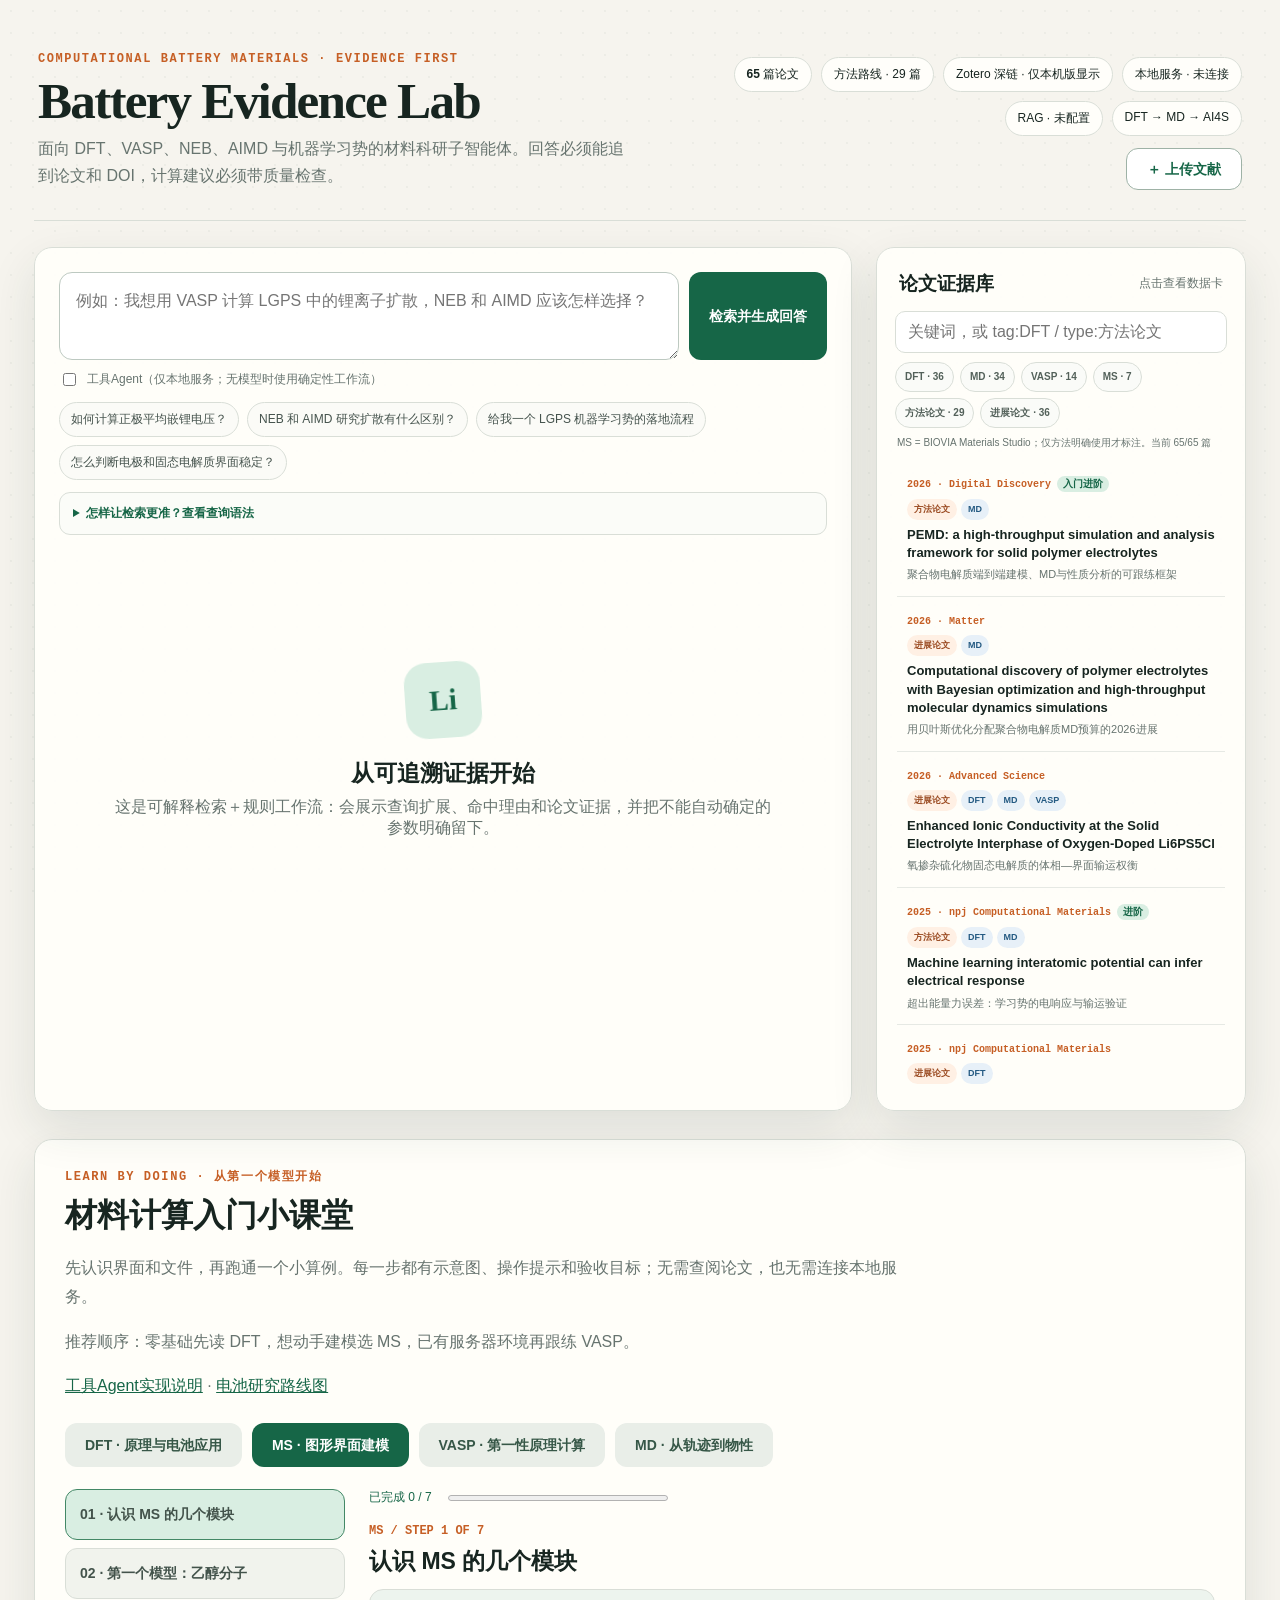
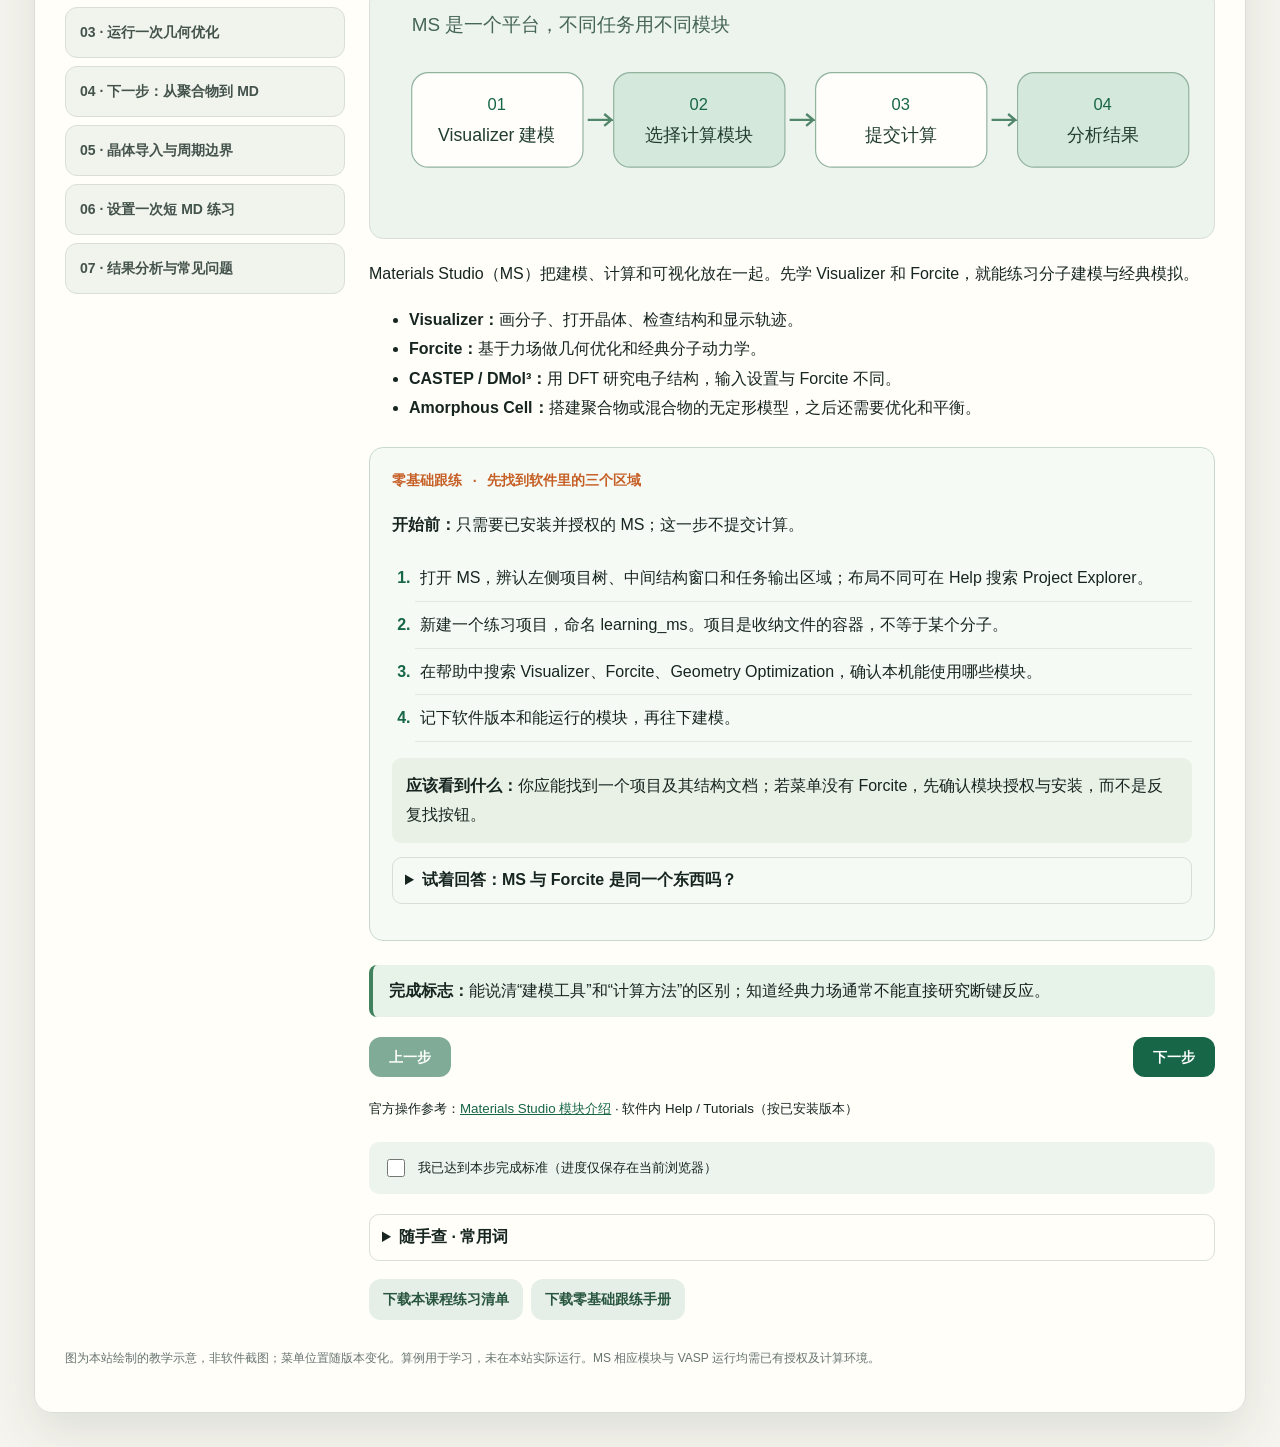
==== commit 38e4133f: "Add bounded research tool agent and expand battery evidence library" ====
--- a/docs/index.html
+++ b/docs/index.html
@@ -40,6 +40,8 @@
     .search-guide { margin: 12px 0 0; padding: 11px 13px; border: 1px solid var(--line); border-radius: 11px; background: #fbfcf8; color: var(--muted); font-size: 12px; line-height: 1.65; }
     .search-guide summary { color: var(--green); font-weight: 750; cursor: pointer; }
     .search-guide code { padding: 2px 5px; border-radius: 5px; background: #edf3ee; color: #294b3c; }
+    .agent-toggle { display:flex; align-items:center; gap:8px; margin-top:10px; color:var(--muted); font-size:12px; }
+    .agent-trace { margin-top:12px; padding:10px 12px; border:1px solid var(--line); border-radius:10px; background:#fbfcf8; font-size:11px; color:var(--muted); }
     .empty { min-height: 430px; display: grid; place-content: center; text-align: center; color: var(--muted); padding: 50px; }
     .empty .mark { margin: auto; width: 76px; height: 76px; display: grid; place-content: center; border-radius: 22px; background: var(--mint); color: var(--green); font: 700 29px Georgia, serif; transform: rotate(-4deg); }
     .empty h2 { color: var(--ink); margin: 20px 0 8px; font: 600 23px Georgia, "Noto Serif SC", serif; }
@@ -140,6 +142,7 @@
           <textarea id="question" placeholder="例如：我想用 VASP 计算 LGPS 中的锂离子扩散，NEB 和 AIMD 应该怎样选择？"></textarea>
           <button id="ask">检索并生成回答</button>
         </div>
+        <label class="agent-toggle"><input id="toolAgent" type="checkbox" /> 工具Agent（仅本地服务；无模型时使用确定性工作流）</label>
         <div class="examples">
           <span class="chip">如何计算正极平均嵌锂电压？</span>
           <span class="chip">NEB 和 AIMD 研究扩散有什么区别？</span>
@@ -179,6 +182,7 @@
       <h2 id="tutorialTitle">材料计算入门小课堂</h2>
       <p class="tutorial-intro">先认识界面和文件，再跑通一个小算例。每一步都有示意图、操作提示和验收目标；无需查阅论文，也无需连接本地服务。</p>
       <p class="tutorial-intro">推荐顺序：零基础先读 DFT，想动手建模选 MS，已有服务器环境再跟练 VASP。</p>
+      <p class="tutorial-intro"><a href="./guides/AGENT_IMPLEMENTATION_GUIDE.md">工具Agent实现说明</a> · <a href="./guides/BATTERY_RESEARCH_ROADMAP_20260918.md">电池研究路线图</a></p>
       <div class="tutorial-switch" role="group" aria-label="选择教程"><button type="button" data-course="dft" aria-pressed="false">DFT · 原理与电池应用</button><button type="button" data-course="ms" aria-pressed="true">MS · 图形界面建模</button><button type="button" data-course="vasp" aria-pressed="false">VASP · 第一性原理计算</button><button type="button" data-course="md" aria-pressed="false">MD · 从轨迹到物性</button></div>
       <div id="tutorialContent"></div>
       <p class="tutorial-footnote">图为本站绘制的教学示意，非软件截图；菜单位置随版本变化。算例用于学习，未在本站实际运行。MS 相应模块与 VASP 运行均需已有授权及计算环境。</p>
@@ -392,17 +396,23 @@
       try {
         let data;
         try {
-          const response = await apiFetch('/api/chat', {method:'POST', headers:{'Content-Type':'application/json'}, body:JSON.stringify({question})});
+          const endpoint = document.querySelector('#toolAgent').checked ? '/api/agent' : '/api/chat';
+          const response = await apiFetch(endpoint, {method:'POST', headers:{'Content-Type':'application/json'}, body:JSON.stringify({question})});
           data = await response.json();
-        } catch (_) {
+        } catch (error) {
+          if (document.querySelector('#toolAgent').checked) throw new Error('工具Agent仅在本地服务可用时启用；请打开本地页面或连接本地服务。');
           data = window.BatteryBrowserAgent.answer(question, state.papers, state.searchConfig);
         }
-        const ragLabel = data.rag?.used
+        const ragLabel = data.agent?.mode === 'tool_agent'
+          ? '工具 Agent 已完成受限检索、证据读取与引用校验。'
+          : data.rag?.used
           ? `RAG 已启用 · ${data.rag.model || data.rag.provider || '外部模型'} · 引用校验通过`
           : data.rag?.enabled
             ? `RAG 已配置但本次回退到规则回答：${data.rag.reason || '未通过验证'}`
             : '当前为可解释检索＋规则回答；配置本地/远程模型后启用证据约束 RAG。';
-        target.innerHTML = `<div class="notice">${escapeHtml(data.provenance.wos_note)}<br>${escapeHtml(ragLabel)}</div>${markdown(data.answer_markdown)}<div class="evidence-grid">${data.papers.map(paperCard).join('')}</div>`;
+        const trace = data.agent?.trace || [];
+        const traceHtml = trace.length ? `<details class="agent-trace"><summary>工具轨迹（${trace.length}步）</summary><ul>${trace.map(row => `<li>${escapeHtml(row.tool || row.model || 'step')}${row.error ? `：${escapeHtml(row.error)}` : ''}</li>`).join('')}</ul></details>` : '';
+        target.innerHTML = `<div class="notice">${escapeHtml(data.provenance?.wos_note || '')}<br>${escapeHtml(data.agent?.notice || ragLabel)}</div>${markdown(data.answer_markdown)}${traceHtml}<div class="evidence-grid">${(data.papers || []).map(paperCard).join('')}</div>`;
       } catch (error) { target.innerHTML = `<div class="notice">${escapeHtml(error.message)}</div>`; }
       finally { btn.disabled = false; btn.textContent = '检索并生成回答'; }
     }
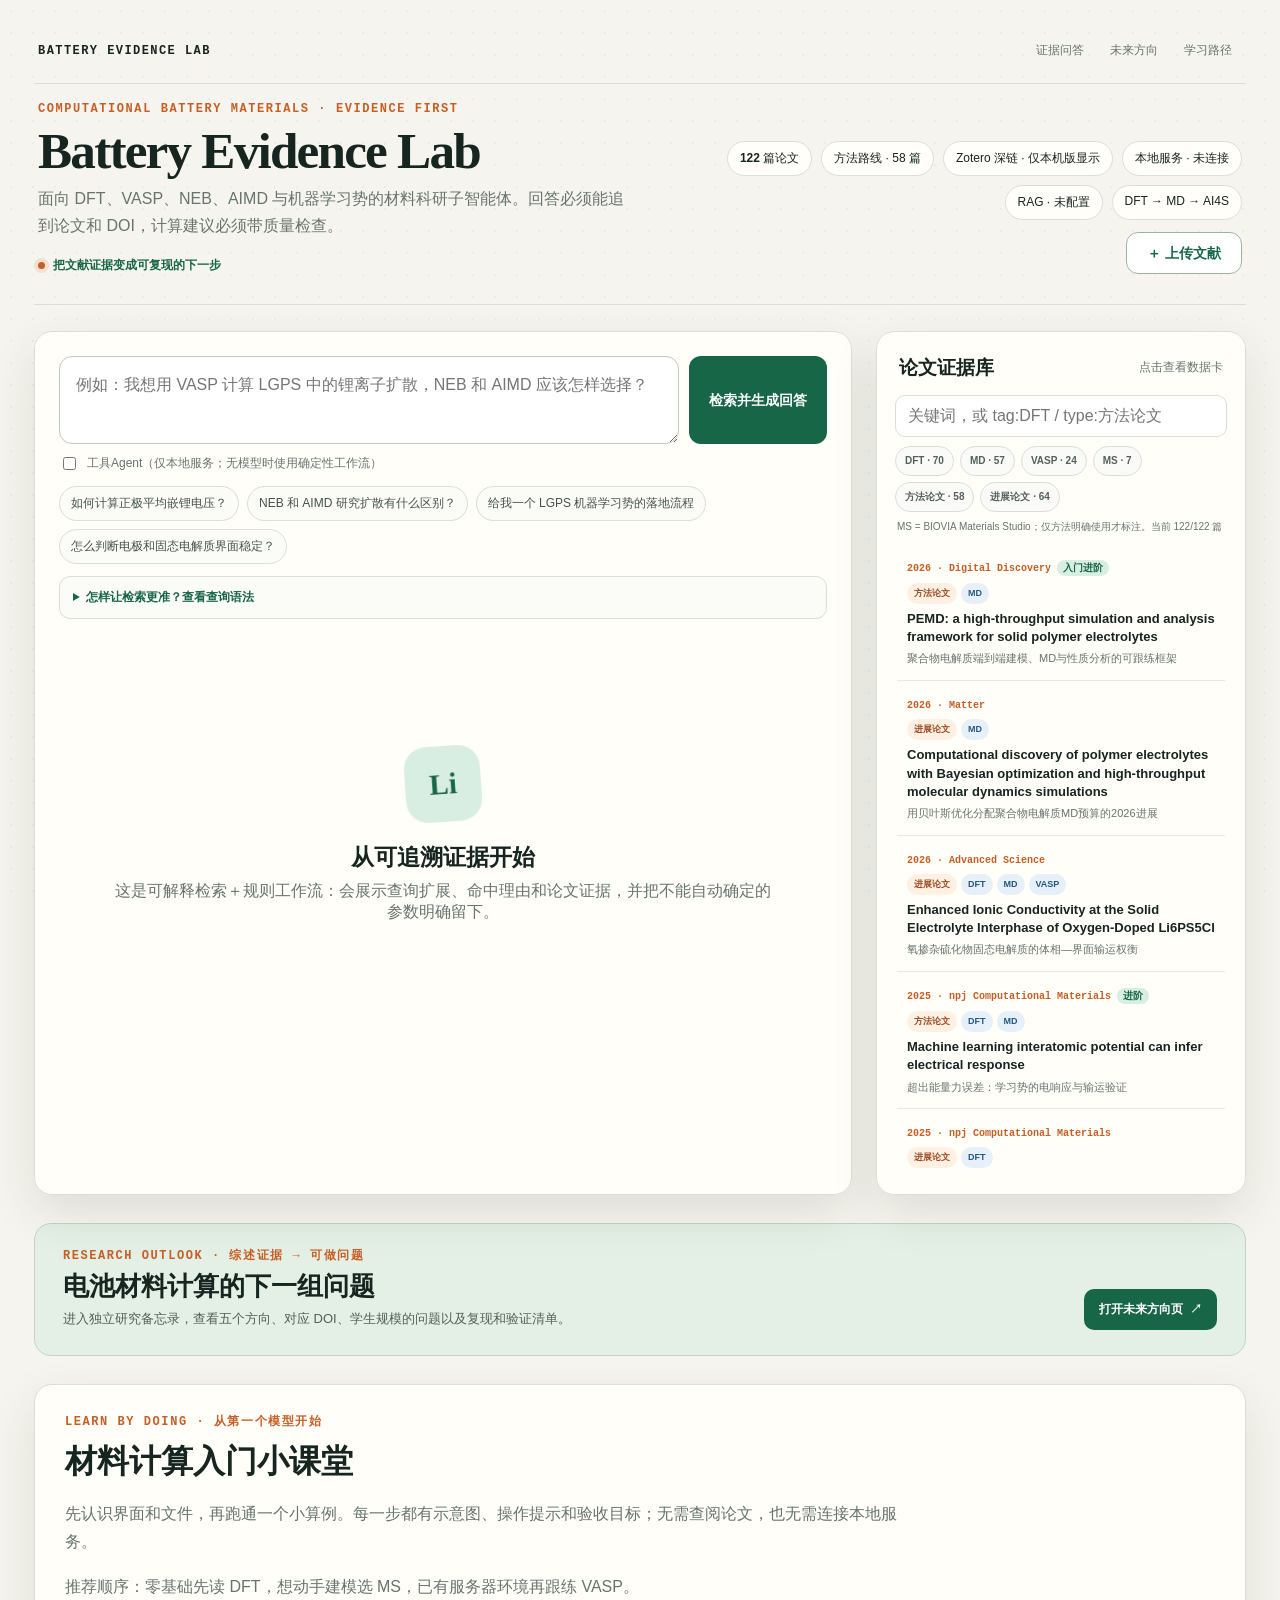
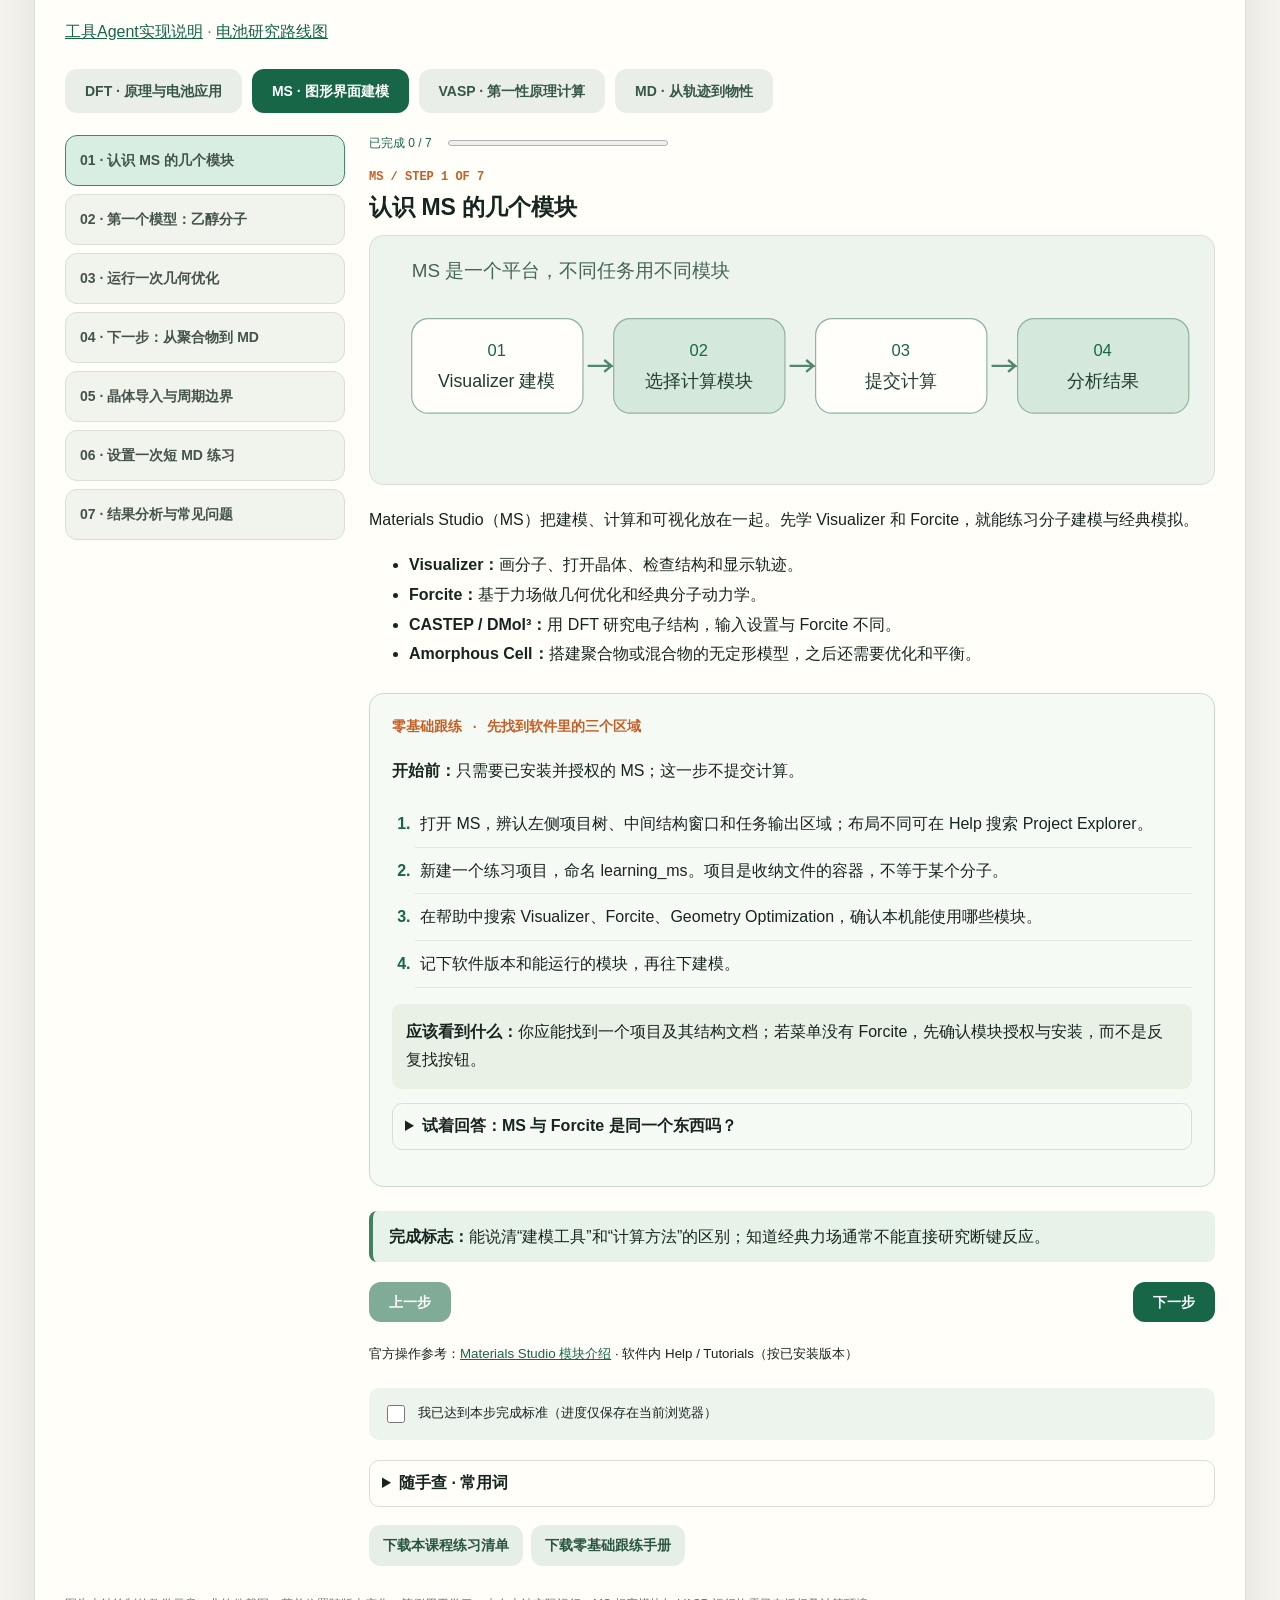
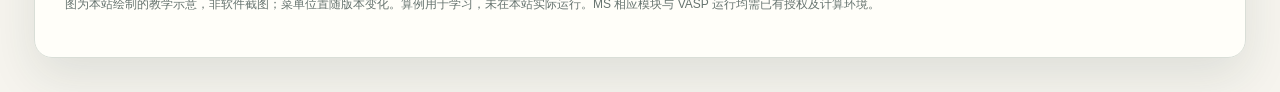
==== commit 028b0251: "feat: expand battery literature and add future outlook page" ====
--- a/docs/index.html
+++ b/docs/index.html
@@ -110,16 +110,57 @@
     .relation { font: 12px/1.5 ui-monospace, monospace; padding: 8px 10px; background: #f1f3ef; margin: 6px 0; border-radius: 8px; }
     @media (max-width: 950px) { main { grid-template-columns: 1fr; } aside { position: static; max-height: none; } .paper-list { max-height: 480px; } }
     @media (max-width: 620px) { .shell { padding: 18px; } header { align-items: start; flex-direction: column; } .header-actions { justify-items: start; } .stats { justify-content: flex-start; } .composer, .form-grid { grid-template-columns: 1fr; } .form-grid .wide { grid-column: auto; } button { min-height: 48px; } .workspace { padding: 17px; } }
+    .site-nav { display: flex; align-items: center; justify-content: space-between; gap: 18px; padding: 0 4px 16px; border-bottom: 1px solid var(--line); }
+    .site-nav .brand { color: var(--ink); font: 700 12px/1 ui-monospace, monospace; letter-spacing: .12em; text-transform: uppercase; text-decoration: none; }
+    .site-nav-links { display: flex; gap: 6px; flex-wrap: wrap; justify-content: flex-end; }
+    .site-nav-links a { padding: 8px 10px; border-radius: 999px; color: var(--muted); font-size: 12px; text-decoration: none; }
+    .site-nav-links a:hover, .site-nav-links a:focus-visible { background: var(--mint); color: var(--green); outline: none; }
+    .hero-note { display: inline-flex; align-items: center; gap: 8px; margin-top: 17px; color: var(--green); font-size: 12px; font-weight: 700; }
+    .hero-note::before { content: ""; width: 7px; height: 7px; border-radius: 50%; background: var(--orange); box-shadow: 0 0 0 4px #c65f2520; }
+    .future-section { margin-top: 28px; padding: 34px; background: #18382e; color: #edf7ef; border: 1px solid #2c5c49; border-radius: 20px; box-shadow: 0 22px 58px rgba(28, 53, 43, .16); }
+    .future-section .eyebrow { color: #e6ad70; }
+    .future-section h2 { max-width: 760px; margin: 10px 0 12px; color: #fff; font: 650 clamp(27px, 3vw, 43px)/1.15 Georgia, "Noto Serif SC", serif; letter-spacing: -.025em; }
+    .future-lede { max-width: 850px; margin: 0; color: #c7ded0; line-height: 1.8; }
+    .future-meta { display: flex; gap: 9px; flex-wrap: wrap; margin: 20px 0 24px; }
+    .future-meta span { padding: 7px 10px; border: 1px solid #527866; border-radius: 999px; color: #d3e8d8; font-size: 11px; }
+    .future-grid { display: grid; grid-template-columns: repeat(2, minmax(0, 1fr)); gap: 13px; }
+    .future-card { display: flex; flex-direction: column; min-height: 220px; padding: 20px; background: #f7fbf4; color: var(--ink); border-radius: 15px; }
+    .future-card.featured { grid-column: 1 / -1; background: #e5f1e5; }
+    .future-card .future-index { color: var(--orange); font: 700 11px ui-monospace, monospace; letter-spacing: .08em; }
+    .future-card h3 { margin: 7px 0 8px; font: 650 19px/1.3 Georgia, "Noto Serif SC", serif; }
+    .future-card p { margin: 0; color: #526158; font-size: 13px; line-height: 1.7; }
+    .future-card .future-question { margin-top: 13px; padding-top: 12px; border-top: 1px solid #cadbc9; color: #244f3d; font-size: 12px; line-height: 1.6; }
+    .future-card .future-question strong { color: var(--green); }
+    .future-card .future-links { display: flex; gap: 6px; flex-wrap: wrap; margin-top: auto; padding-top: 16px; }
+    .future-links a { display: inline-flex; padding: 6px 8px; border-radius: 7px; background: #d9e9da; color: #1b5b41; font-size: 10px; font-weight: 750; text-decoration: none; }
+    .future-links a:hover { background: #c5dec9; }
+    .future-bottom { display: flex; align-items: center; justify-content: space-between; gap: 16px; margin-top: 21px; color: #b8d1c0; font-size: 11px; line-height: 1.6; }
+    .future-bottom a { color: #f0c487; }
+    .future-teaser { display: flex; align-items: end; justify-content: space-between; gap: 24px; margin-top: 28px; padding: 25px 28px; background: #e4efe5; border: 1px solid #c0d5c4; border-radius: 17px; }
+    .future-teaser h2 { margin: 8px 0 6px; color: var(--ink); font: 650 26px/1.2 Georgia, "Noto Serif SC", serif; }
+    .future-teaser p { max-width: 760px; margin: 0; color: #526158; font-size: 13px; line-height: 1.7; }
+    .future-teaser-link { flex: 0 0 auto; display: inline-flex; align-items: center; gap: 7px; padding: 12px 15px; border-radius: 10px; background: var(--green); color: white; font-size: 12px; font-weight: 750; text-decoration: none; }
+    .future-teaser-link:hover { background: #0f5438; }
+    @media (max-width: 720px) { .site-nav { align-items: flex-start; flex-direction: column; } .site-nav-links { justify-content: flex-start; } .future-section { padding: 22px 18px; } .future-grid { grid-template-columns: 1fr; } .future-card.featured { grid-column: auto; } .future-bottom { align-items: flex-start; flex-direction: column; } .future-teaser { align-items: flex-start; flex-direction: column; padding: 21px 18px; } }
   </style>
   <link rel="stylesheet" href="./tutorials.css" />
 </head>
 <body>
   <div class="shell">
-    <header>
+    <nav class="site-nav" aria-label="页面导航">
+      <a class="brand" href="#top">Battery Evidence Lab</a>
+      <div class="site-nav-links">
+        <a href="#research-question">证据问答</a>
+        <a href="#future-directions">未来方向</a>
+        <a href="#tutorials">学习路径</a>
+      </div>
+    </nav>
+    <header id="top">
       <div>
         <div class="eyebrow">Computational Battery Materials · Evidence First</div>
         <h1>Battery Evidence Lab</h1>
         <div class="sub">面向 DFT、VASP、NEB、AIMD 与机器学习势的材料科研子智能体。回答必须能追到论文和 DOI，计算建议必须带质量检查。</div>
+        <div class="hero-note">把文献证据变成可复现的下一步</div>
       </div>
       <div class="header-actions">
         <div class="stats">
@@ -137,7 +178,7 @@
     </header>
 
     <main>
-      <section class="panel workspace">
+      <section id="research-question" class="panel workspace">
         <div class="composer">
           <textarea id="question" placeholder="例如：我想用 VASP 计算 LGPS 中的锂离子扩散，NEB 和 AIMD 应该怎样选择？"></textarea>
           <button id="ask">检索并生成回答</button>
@@ -177,6 +218,14 @@
         <div id="paperList" class="paper-list"></div>
       </aside>
     </main>
+    <section id="future-directions" class="future-teaser" aria-labelledby="futureTitle">
+      <div>
+        <div class="eyebrow">RESEARCH OUTLOOK · 综述证据 → 可做问题</div>
+        <h2 id="futureTitle">电池材料计算的下一组问题</h2>
+        <p>进入独立研究备忘录，查看五个方向、对应 DOI、学生规模的问题以及复现和验证清单。</p>
+      </div>
+      <a class="future-teaser-link" href="./future-directions.html">打开未来方向页 <span aria-hidden="true">↗</span></a>
+    </section>
     <section id="tutorials" class="panel tutorials" aria-labelledby="tutorialTitle">
       <div class="eyebrow">LEARN BY DOING · 从第一个模型开始</div>
       <h2 id="tutorialTitle">材料计算入门小课堂</h2>
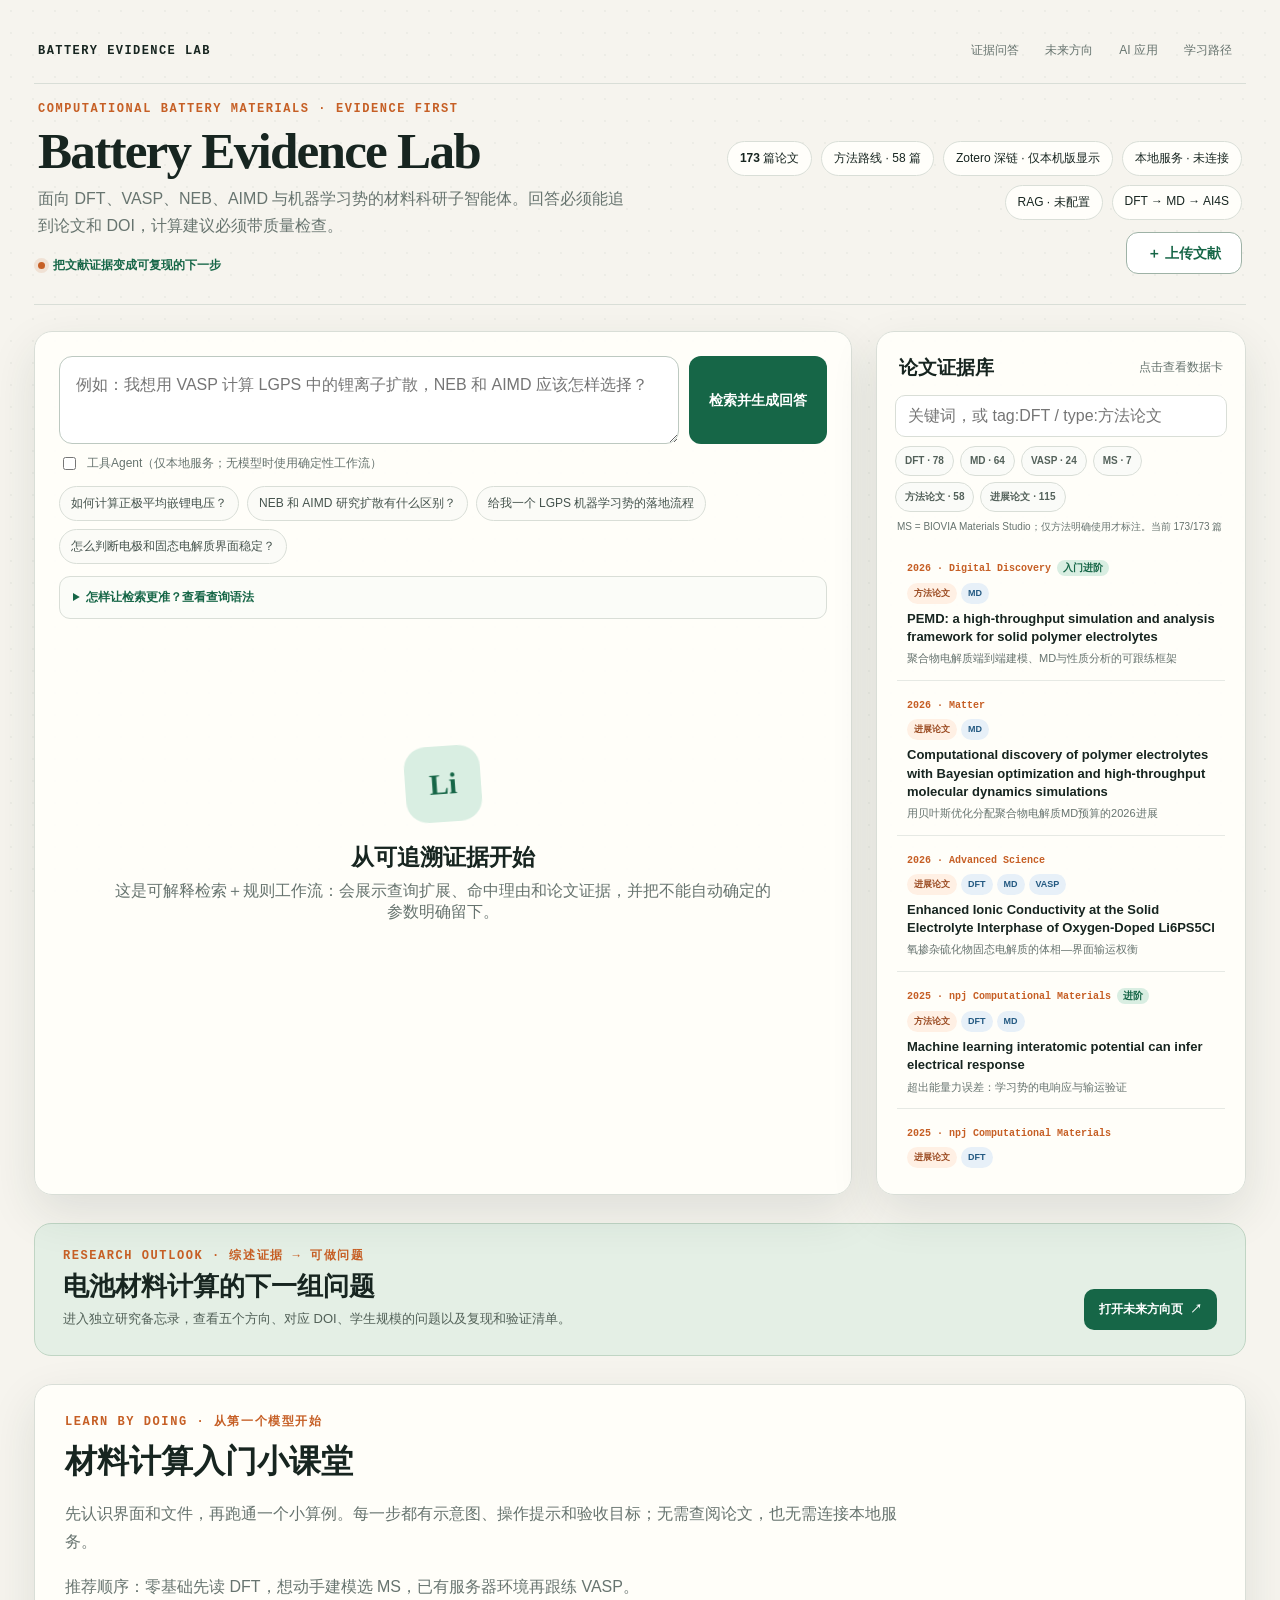
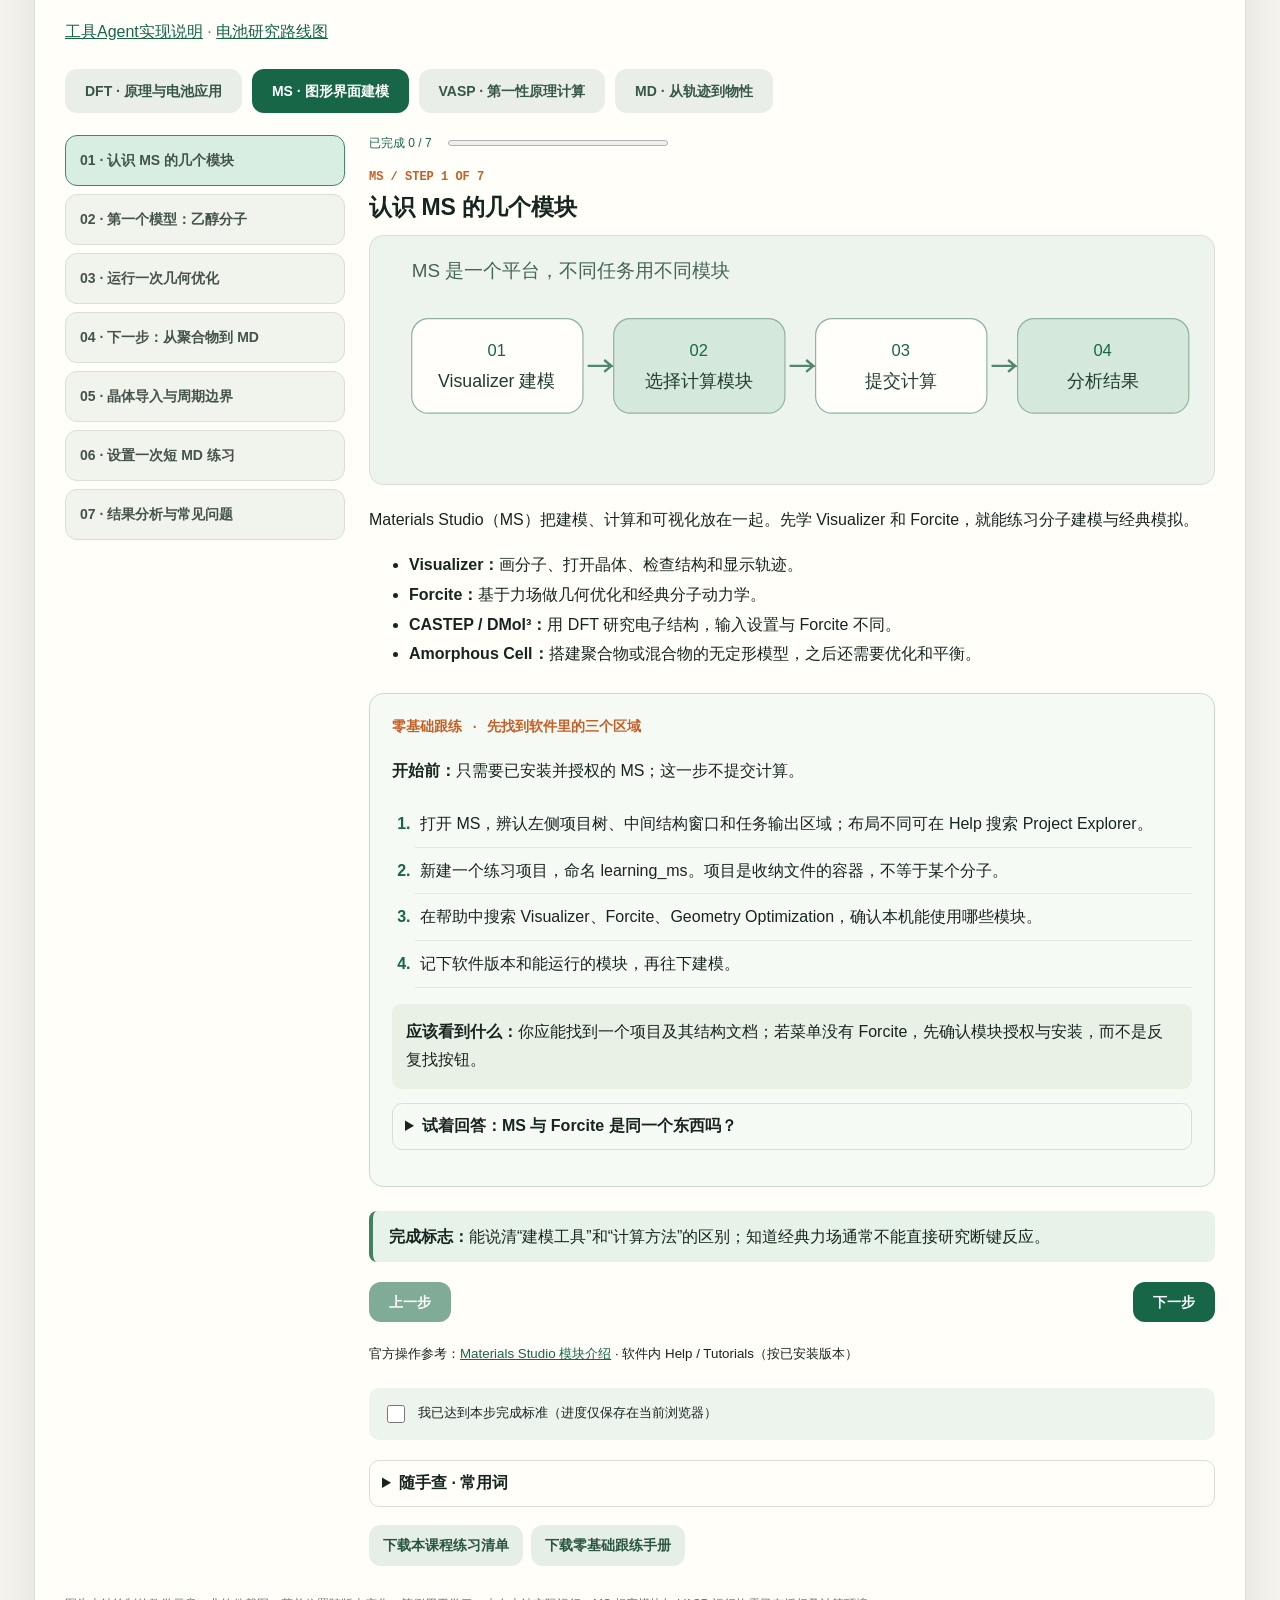
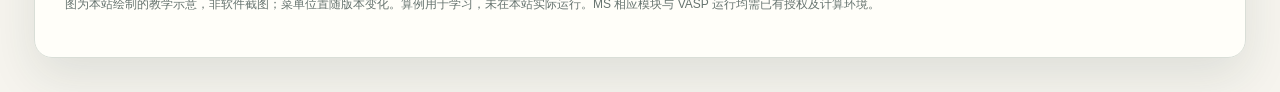
==== commit a451631f: "feat: add AI battery workflows and expand verified evidence to 173 papers" ====
--- a/docs/index.html
+++ b/docs/index.html
@@ -152,6 +152,7 @@
       <div class="site-nav-links">
         <a href="#research-question">证据问答</a>
         <a href="#future-directions">未来方向</a>
+        <a href="./ai-battery-applications.html">AI 应用</a>
         <a href="#tutorials">学习路径</a>
       </div>
     </nav>
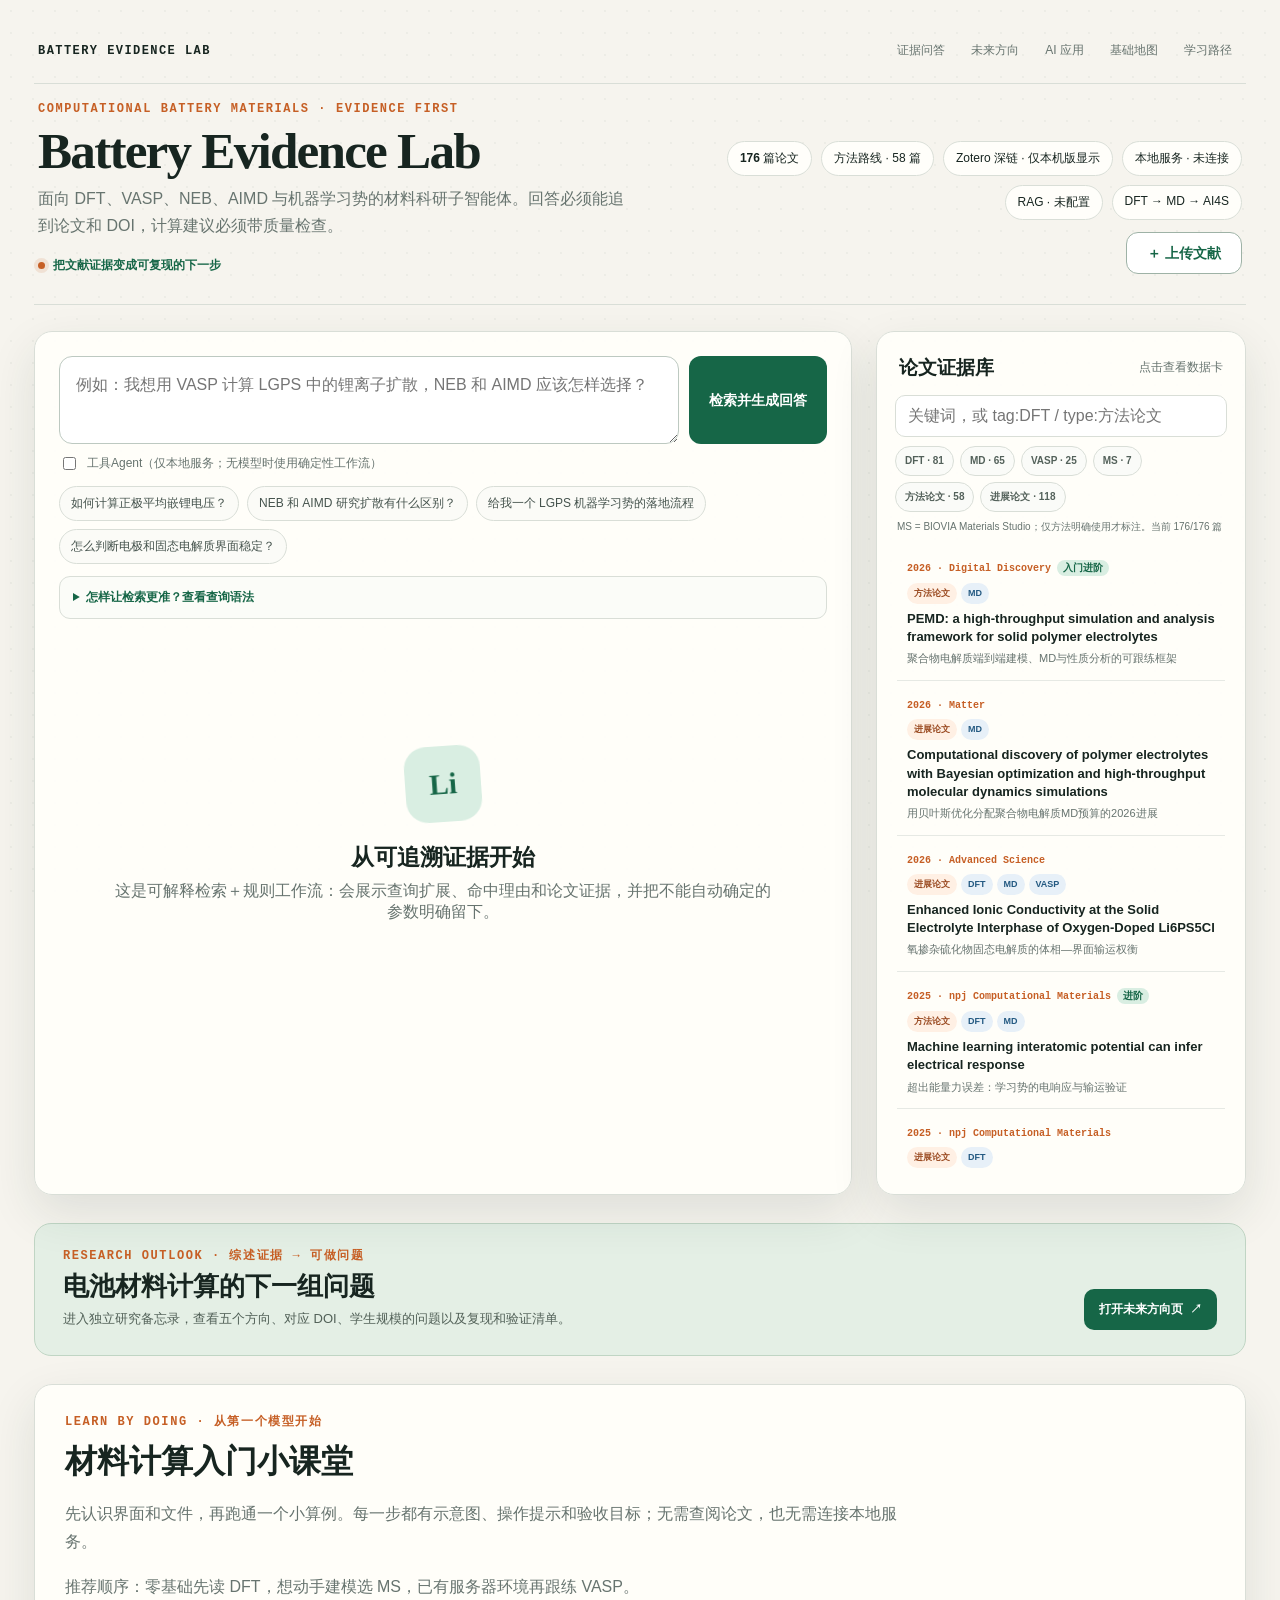
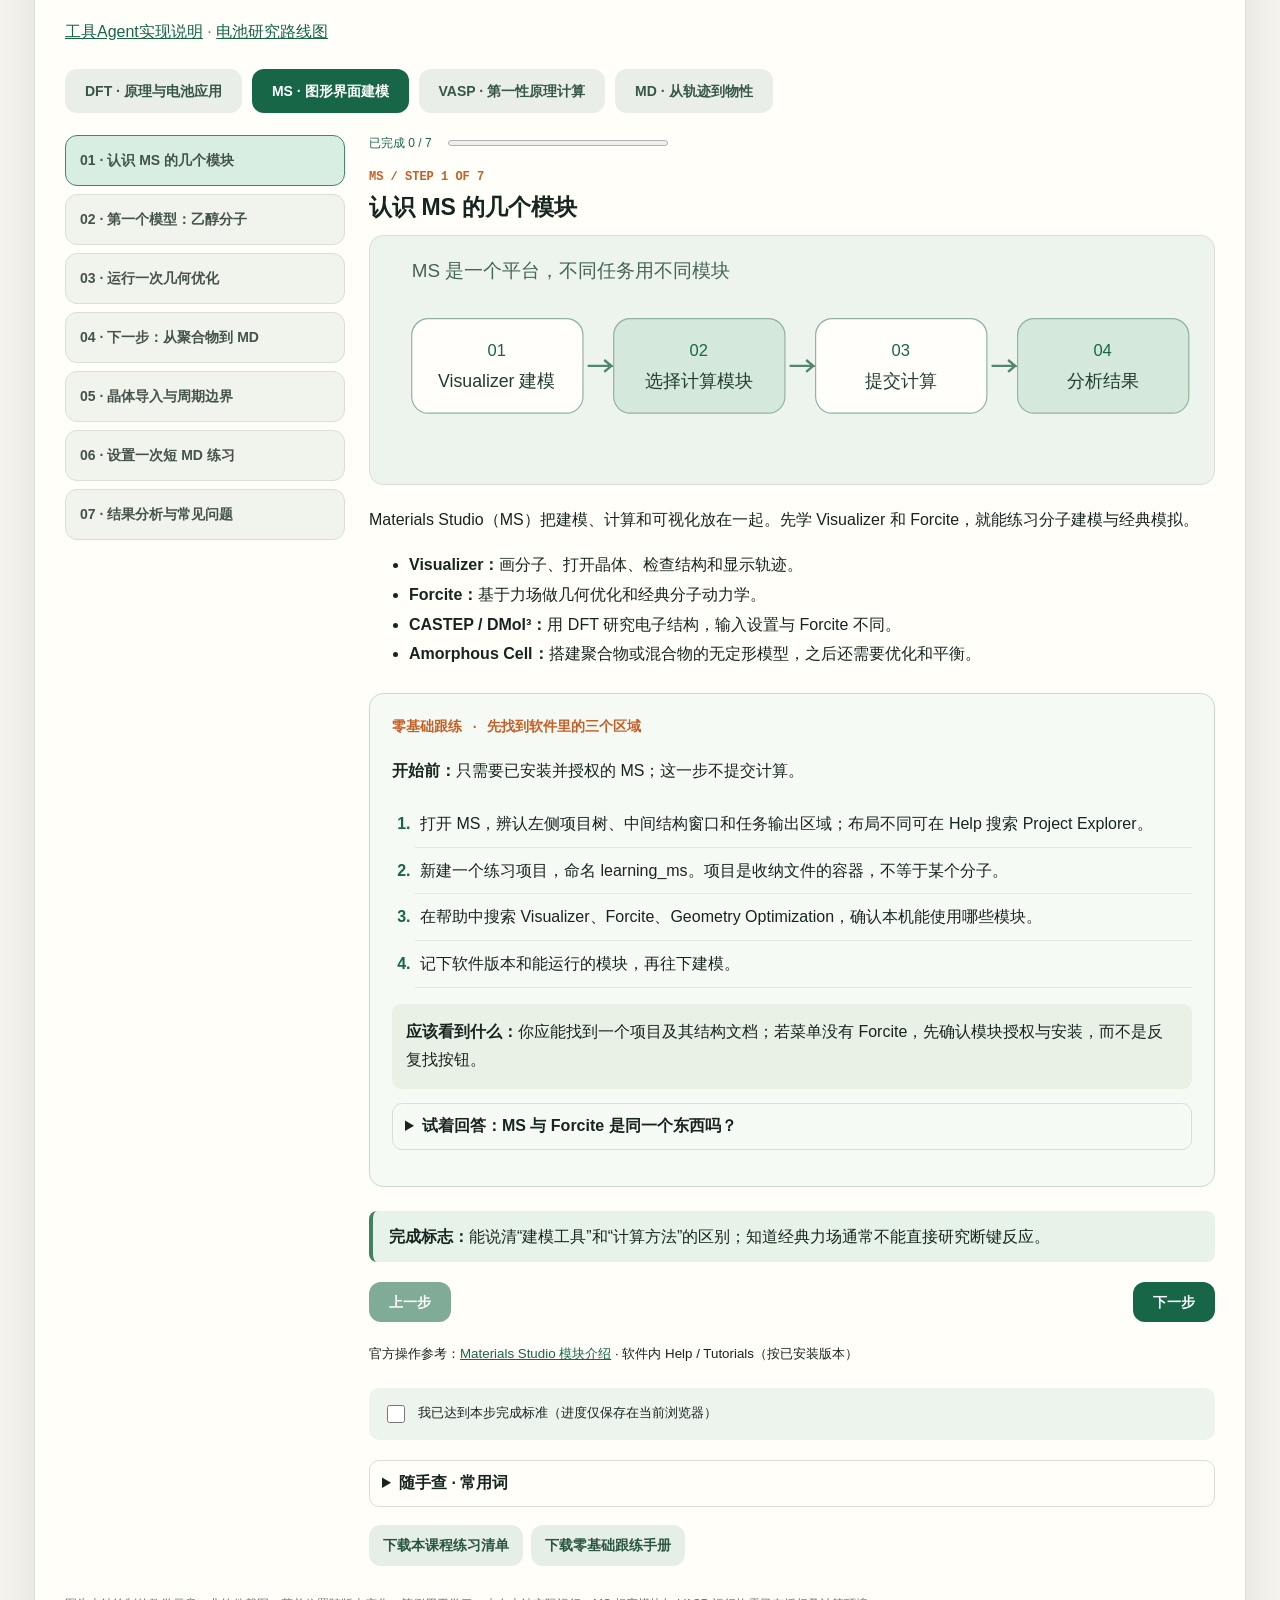
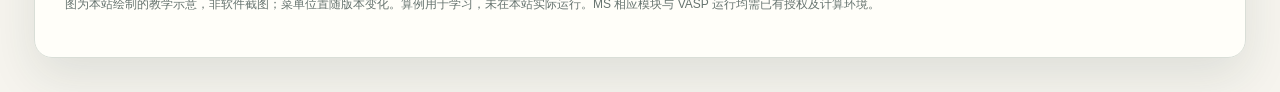
==== commit ef2ff059: "Add beginner foundations map and complete local PDF attachments" ====
--- a/docs/index.html
+++ b/docs/index.html
@@ -153,6 +153,7 @@
         <a href="#research-question">证据问答</a>
         <a href="#future-directions">未来方向</a>
         <a href="./ai-battery-applications.html">AI 应用</a>
+        <a href="./foundations.html">基础地图</a>
         <a href="#tutorials">学习路径</a>
       </div>
     </nav>
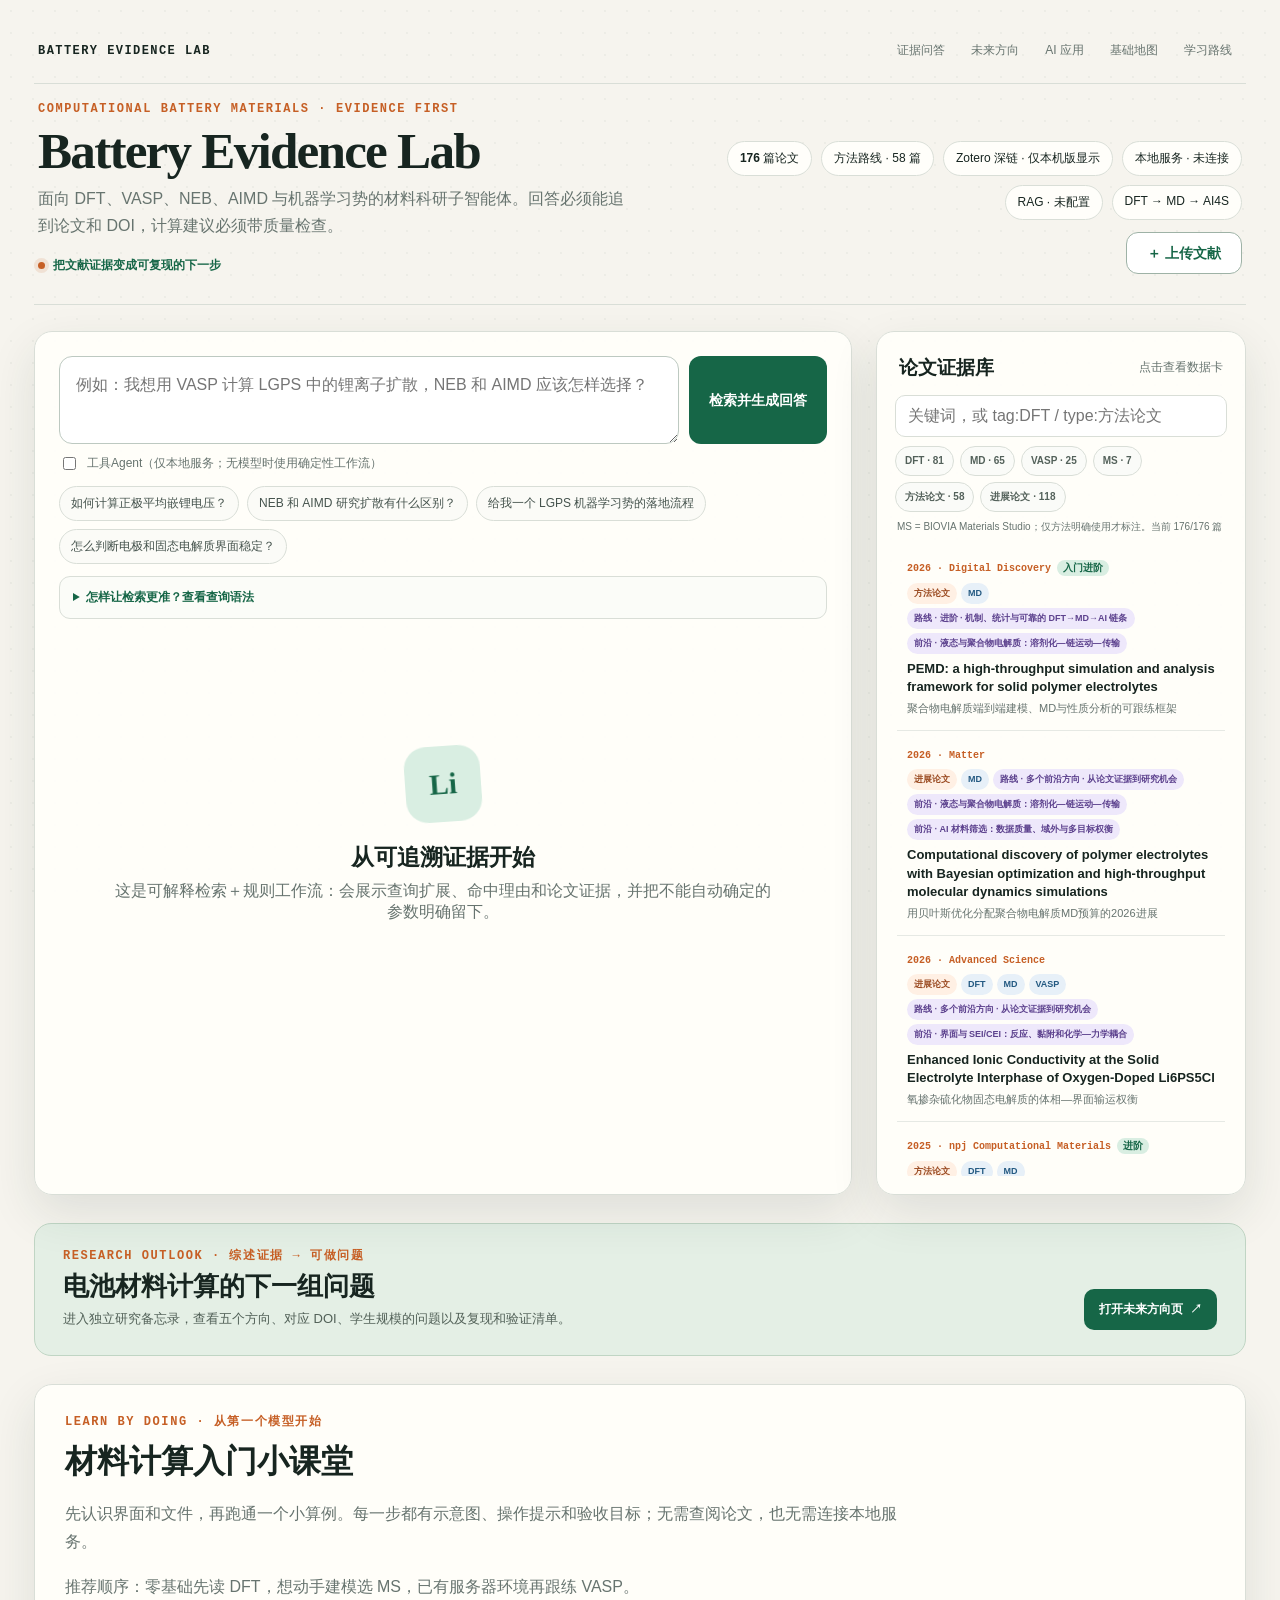
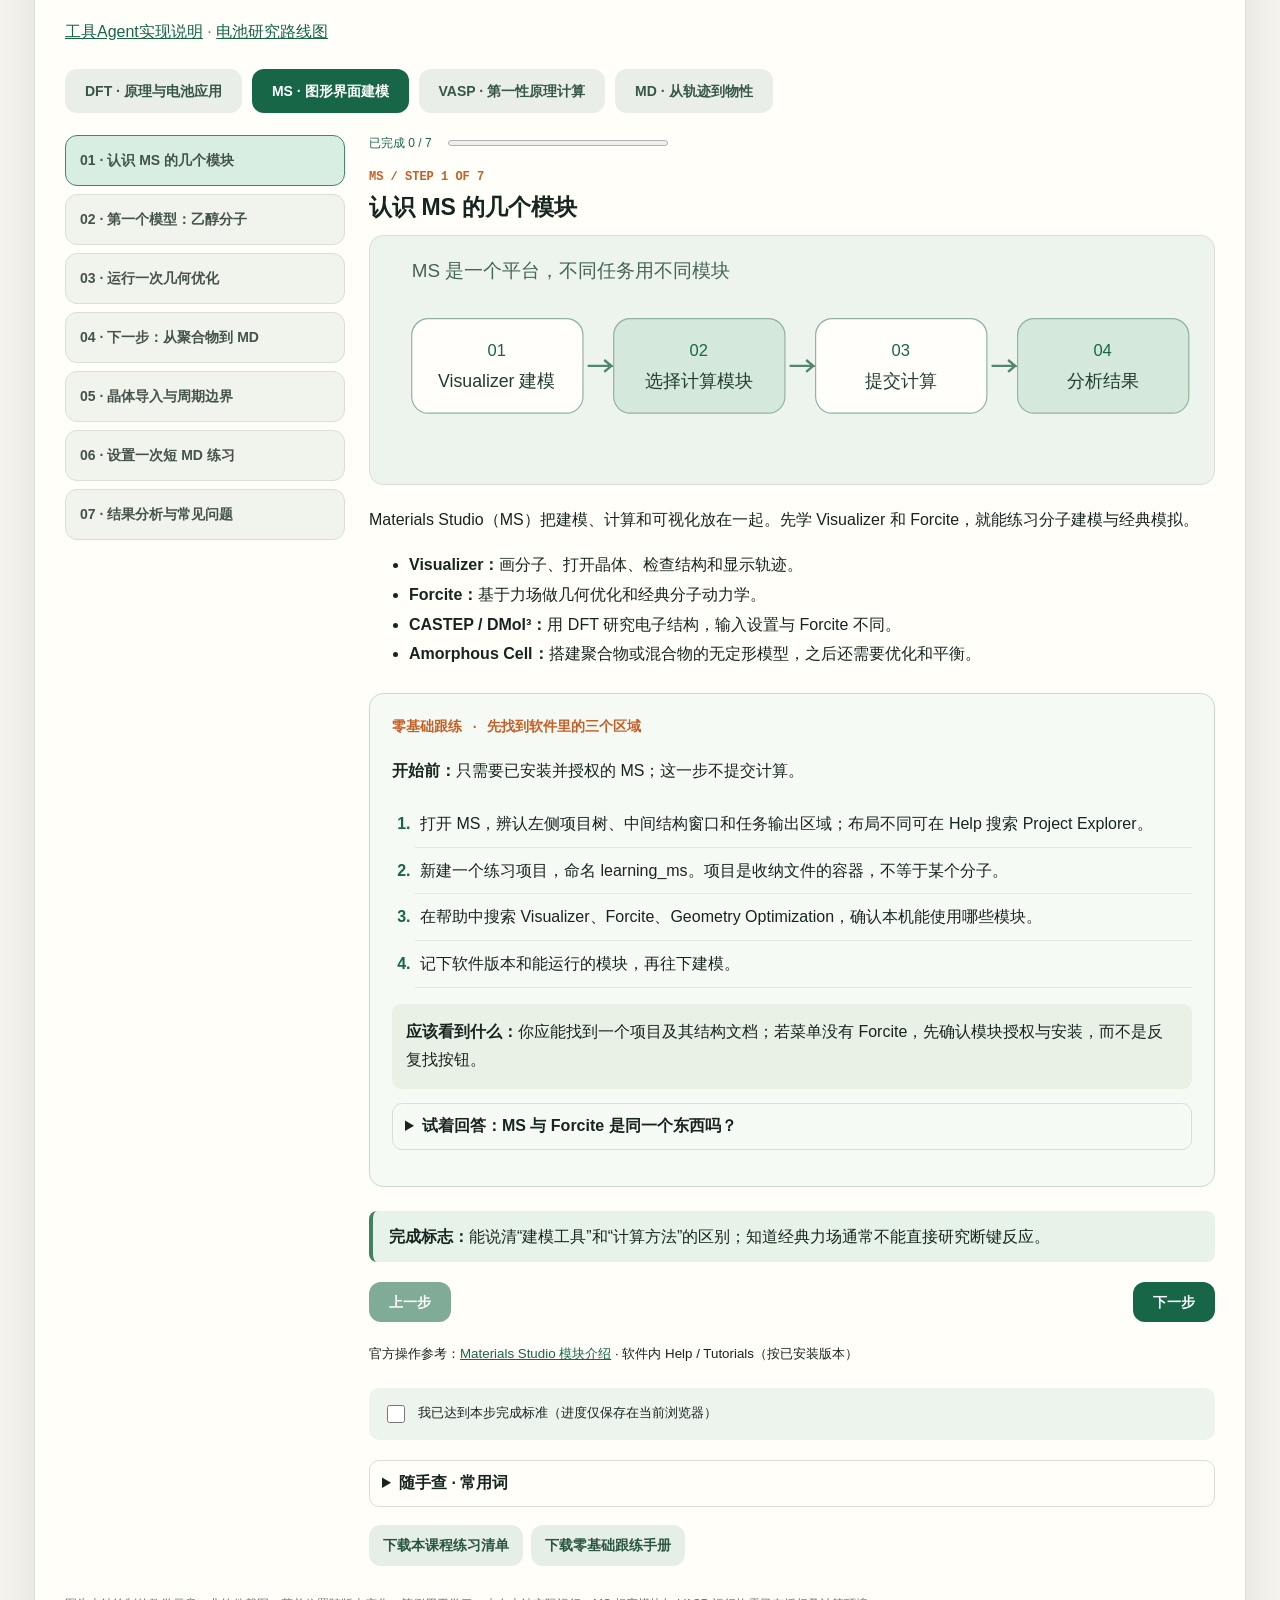
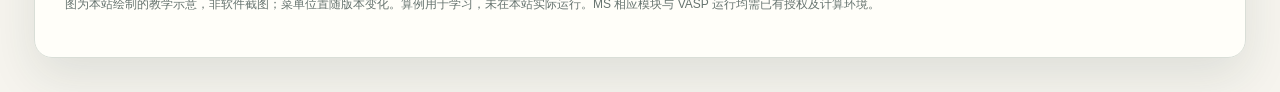
==== commit c64d6abb: "Add reusable baseline references and evidence-linked research routes; protect publication privacy" ====
--- a/docs/index.html
+++ b/docs/index.html
@@ -84,6 +84,7 @@
     .paper-tag { display: inline-flex; align-items: center; min-height: 21px; padding: 0 7px; border-radius: 999px; background: #edf3ef; color: #315849; font: 750 9px/1 sans-serif; }
     .paper-tag.kind { background: #fff0e4; color: #9a4a21; }
     .paper-tag.method { background: #e7f0f8; color: #245a82; }
+    .paper-tag.route { background: #eee8fb; color: #5d428e; text-decoration: none; }
     .modal { position: fixed; inset: 0; background: #102018b8; padding: 5vw; display: none; place-items: center; z-index: 10; }
     .modal.open { display: grid; }
     .modal-card { max-width: 850px; max-height: 85vh; overflow: auto; padding: 28px; background: var(--card); border-radius: 18px; box-shadow: 0 30px 100px #0006; }
@@ -154,7 +155,7 @@
         <a href="#future-directions">未来方向</a>
         <a href="./ai-battery-applications.html">AI 应用</a>
         <a href="./foundations.html">基础地图</a>
-        <a href="#tutorials">学习路径</a>
+        <a href="./learning-route.html">学习路线</a>
       </div>
     </nav>
     <header id="top">
@@ -310,7 +311,7 @@
     const localMode = ['127.0.0.1', 'localhost', '::1'].includes(location.hostname);
     const readStorage = (store, key) => { try { return store.getItem(key) || ''; } catch (_) { return ''; } };
     const state = {
-      papers: [], zotero: {}, literature: {}, methods: {}, paperTags: {}, searchConfig: {}, activeTag: '',
+      papers: [], zotero: {}, literature: {}, methods: {}, paperTags: {}, searchConfig: {}, learningRoute: null, activeTag: '',
       apiBase: readStorage(localStorage, 'battery-agent-api-base'),
       apiToken: readStorage(sessionStorage, 'battery-agent-api-token'),
       backendConnected: localMode
@@ -386,10 +387,21 @@
     }
     window.openWos = openWos;
     function paperTagPills(p) {
-      return (p.display_tags || []).map(tag => {
+      const ordinary = (p.display_tags || []).map(tag => {
         const kind = ['方法论文','进展论文','综述'].includes(tag) ? 'kind' : 'method';
         return `<span class="paper-tag ${kind}">${escapeHtml(tag)}</span>`;
       }).join('');
+      const routeMap = state.learningRoute?.papers?.[p.id];
+      if (!routeMap) return ordinary;
+      const stage = state.learningRoute.stages?.find(item => item.id === routeMap.stage);
+      const stagePill = stage
+        ? `<a class="paper-tag route" href="./learning-route.html#stage-${encodeURIComponent(stage.id)}">路线 · ${escapeHtml(stage.label)}</a>`
+        : '';
+      const frontierPills = (routeMap.frontiers || []).map(frontierId => {
+        const frontier = (state.learningRoute.frontiers || []).find(item => item.id === frontierId);
+        return frontier ? `<a class="paper-tag route" href="./learning-route.html#frontier-${encodeURIComponent(frontier.id)}">前沿 · ${escapeHtml(frontier.label)}</a>` : '';
+      }).join('');
+      return ordinary + stagePill + frontierPills;
     }
     function paperCard(p) {
       return `<article class="e-card"><span class="year">${p.year} · ${escapeHtml(p.journal)}</span><div class="paper-tags">${paperTagPills(p)}</div><h4>${escapeHtml(p.role)}</h4><p>${escapeHtml(p.summary)}</p>${linkButtons(p)}</article>`;
@@ -556,6 +568,21 @@
       } catch (_) { state.paperTags = {}; }
       state.papers = state.papers.map(p => ({...p, ...(state.paperTags[p.id] || {})}));
       try {
+        const routeResponse = await fetch('./data/learning_route.json', {cache:'no-store'});
+        if (!routeResponse.ok) throw new Error(`route HTTP ${routeResponse.status}`);
+        const routePayload = await routeResponse.json();
+        state.learningRoute = routePayload && typeof routePayload === 'object' ? routePayload : null;
+        if (state.learningRoute?.papers) {
+          const stages = Object.fromEntries((state.learningRoute.stages || []).map(item => [item.id, item]));
+          const frontiers = Object.fromEntries((state.learningRoute.frontiers || []).map(item => [item.id, item]));
+          state.papers = state.papers.map(p => {
+            const route = state.learningRoute.papers[p.id];
+            if (!route) return p;
+            return {...p, learning_route_stage: stages[route.stage]?.label || route.stage, learning_route_frontiers: (route.frontiers || []).map(id => frontiers[id]?.label || id).join(' ')};
+          });
+        }
+      } catch (_) { state.learningRoute = null; }
+      try {
         state.searchConfig = hasBackend()
           ? await apiFetch('/api/search-config', {cache:'no-store'}).then(r => r.json())
           : await fetch('./data/search_config.json', {cache:'no-store'}).then(r => r.json());
@@ -600,6 +627,11 @@
         : `Zotero ${zoteroRows.length} · PDF ${zoteroRows.filter(row => row.attachment_key).length}`;
       updateApiStat();
       renderList();
+      const requestedPaper = new URLSearchParams(location.search).get('paper');
+      if (requestedPaper) {
+        if (state.papers.some(p => p.id === requestedPaper)) showPaper(requestedPaper);
+        else setServiceMessage(`未找到论文：${requestedPaper}`, 'bad');
+      }
     }
     loadData();
   </script>
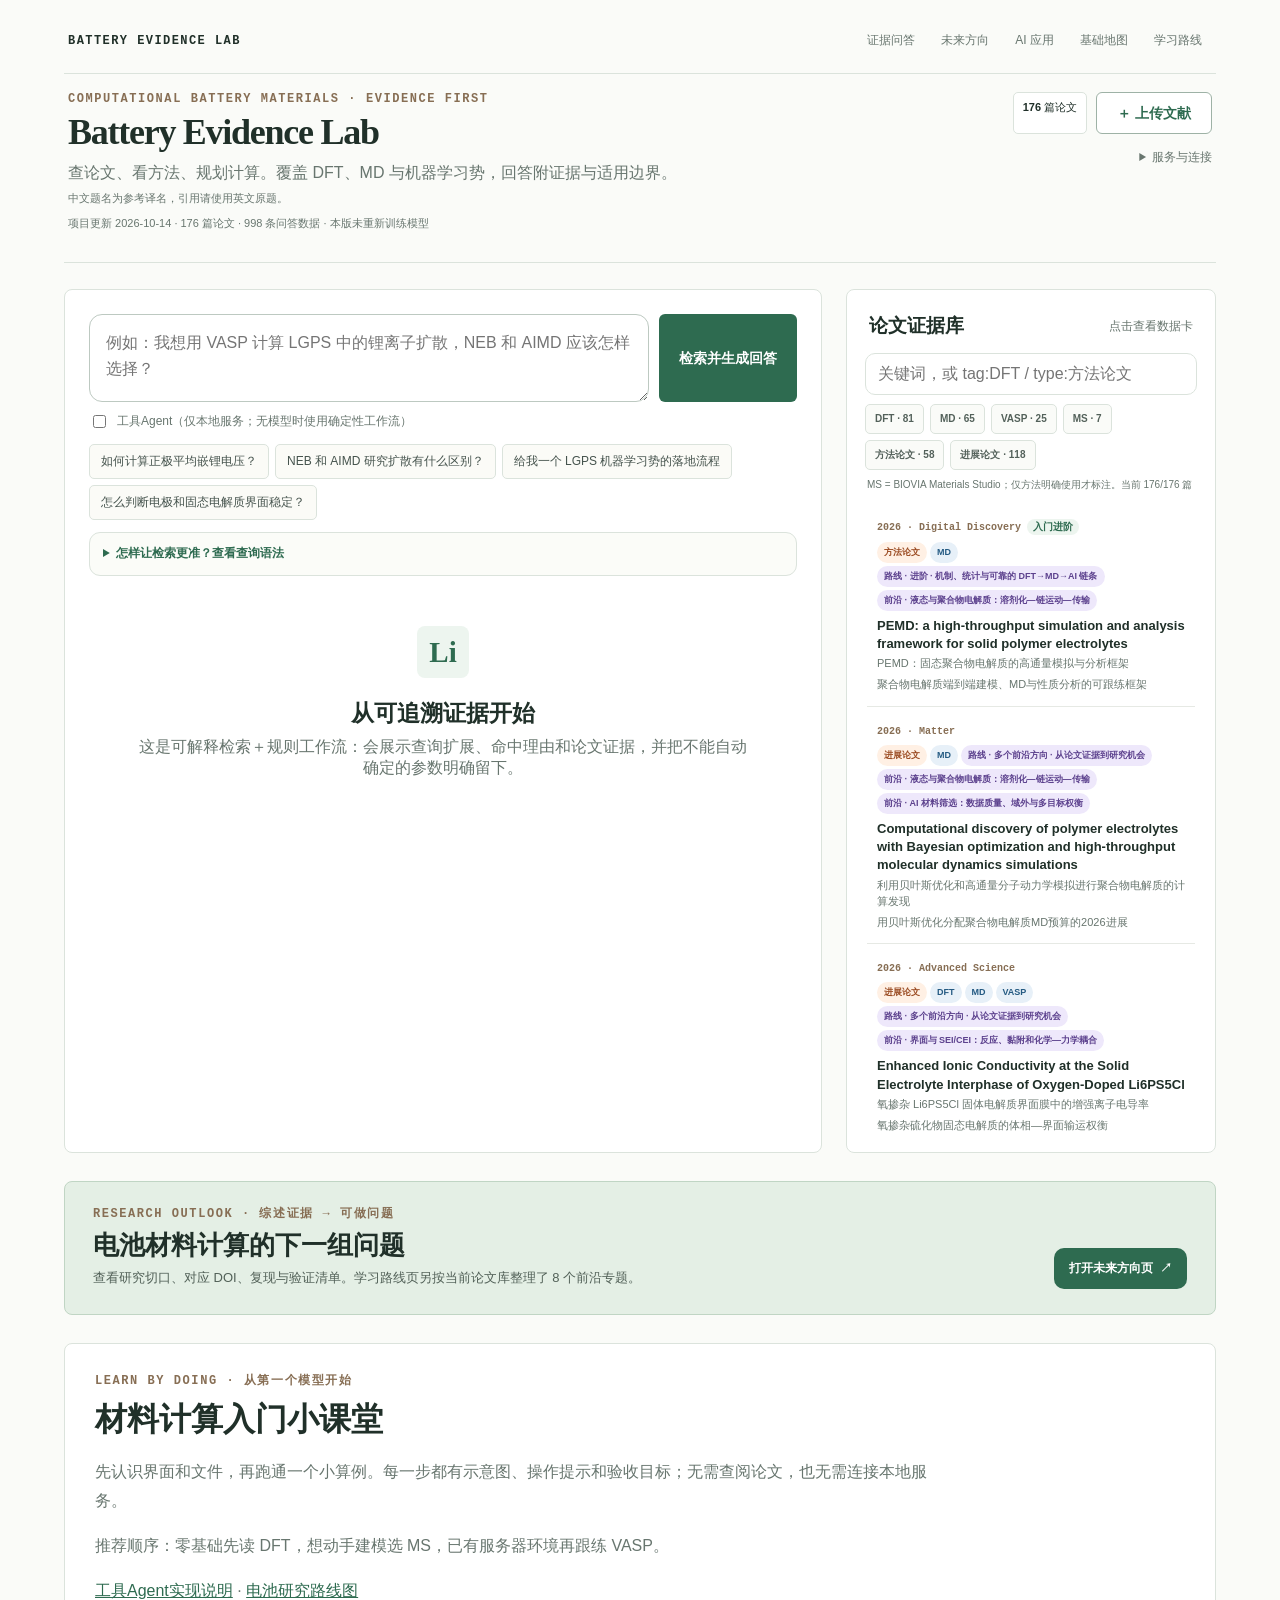
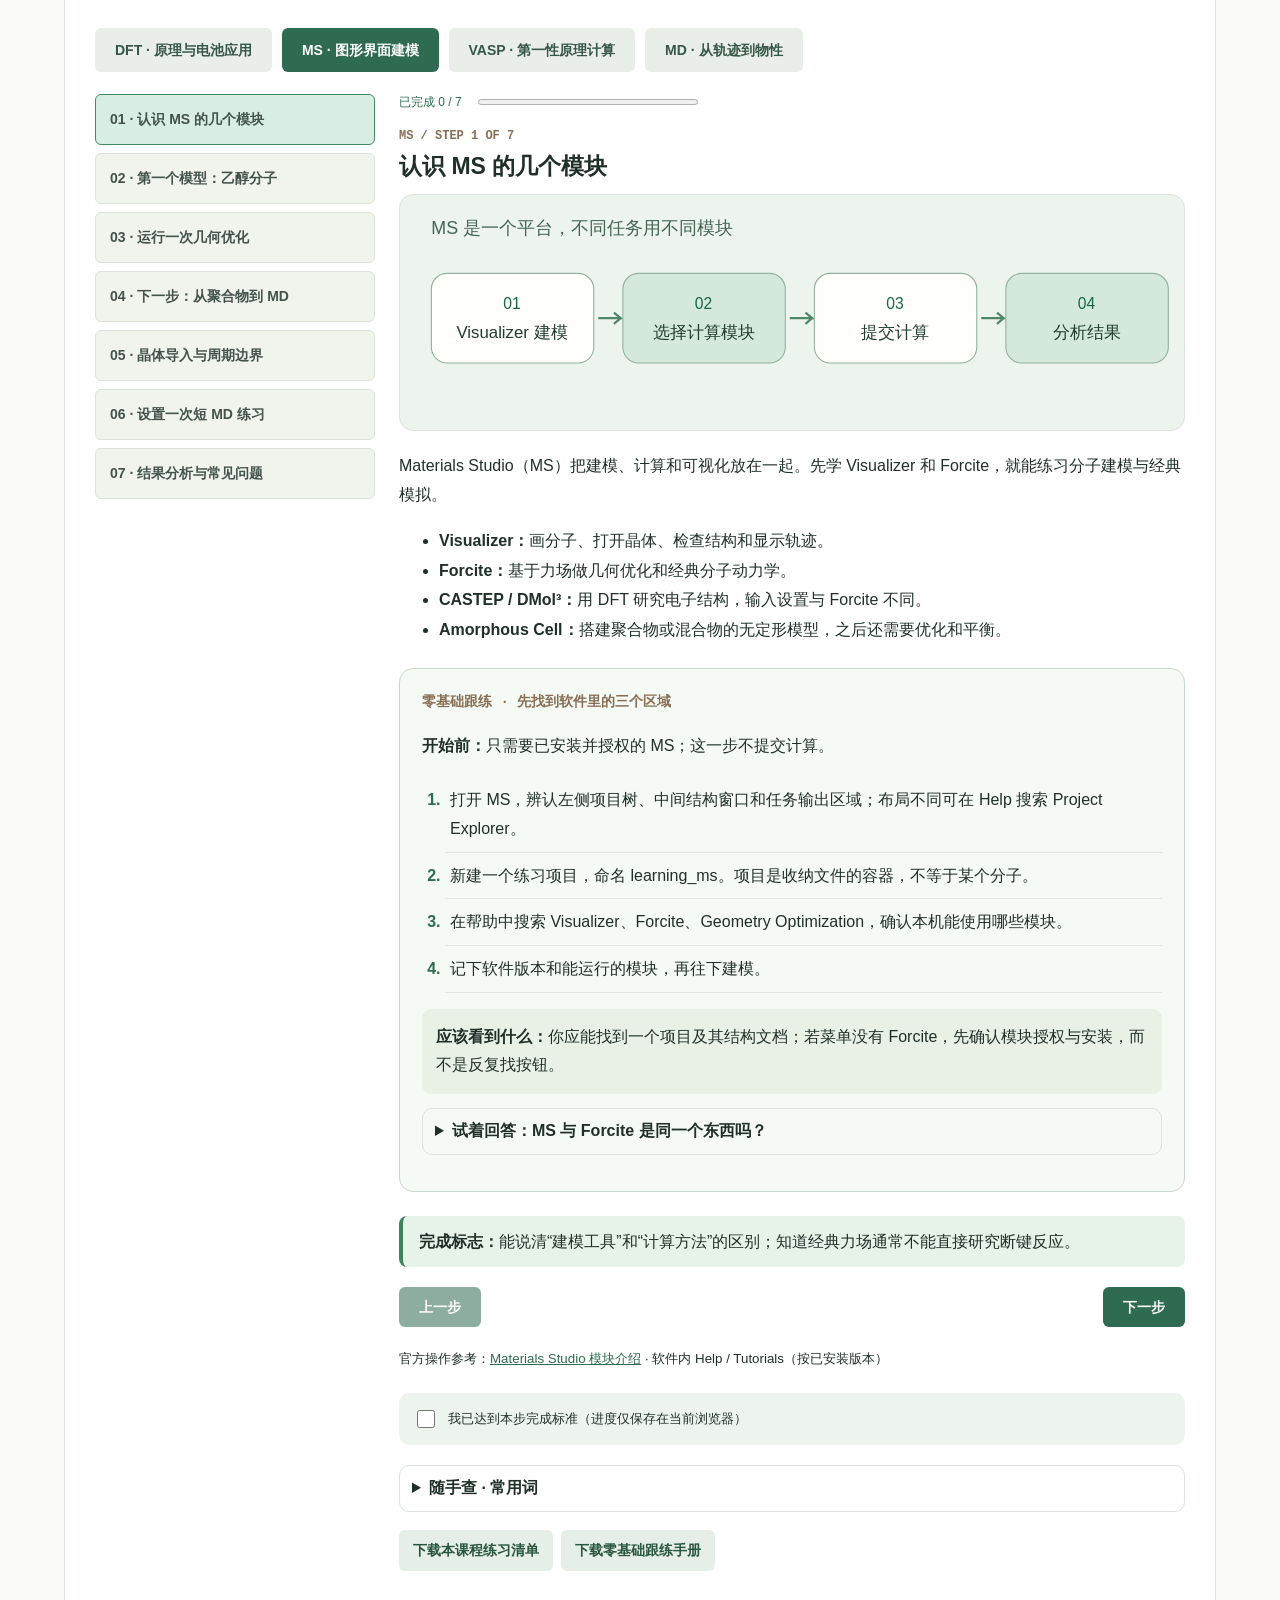
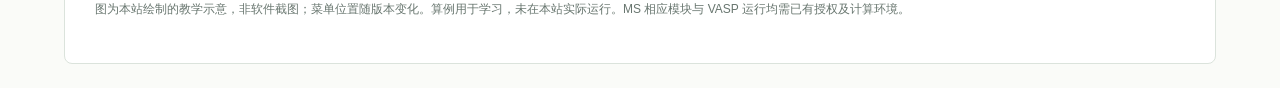
==== commit 7308076c: "Simplify research frontend and add bilingual paper titles" ====
--- a/docs/index.html
+++ b/docs/index.html
@@ -145,7 +145,66 @@
     @media (max-width: 720px) { .site-nav { align-items: flex-start; flex-direction: column; } .site-nav-links { justify-content: flex-start; } .future-section { padding: 22px 18px; } .future-grid { grid-template-columns: 1fr; } .future-card.featured { grid-column: auto; } .future-bottom { align-items: flex-start; flex-direction: column; } .future-teaser { align-items: flex-start; flex-direction: column; padding: 21px 18px; } }
   </style>
   <link rel="stylesheet" href="./tutorials.css" />
-</head>
+  <link rel="stylesheet" href="./lab-ui.css" />
+  <script src="./lab-ui.js"></script>
+<style data-lab-ui-inline>/* Shared quiet visual baseline. Pages keep their existing structure/content. */
+:root {
+  --paper: #fafbf8;
+  --ink: #203029;
+  --muted: #68766f;
+  --card: #ffffff;
+  --line: #dbe3dc;
+  --green: #2e6b50;
+  --mint: #edf5ef;
+  --orange: #876e54;
+  --shadow: none;
+}
+body { background: var(--paper) !important; color: var(--ink) !important; }
+body::before { display: none !important; }
+.shell { max-width: 1200px !important; padding: 24px !important; }
+.panel, .card, .topic, .resource, .paper-card, .e-card, .future-section,
+.band, .code-section, .tutorials, .future-teaser, .modal-card { box-shadow: none !important; }
+.panel, .card, .topic, .resource, .paper-card, .e-card, .code-section,
+.tutorials, .future-teaser { border-radius: 8px !important; }
+.future-section, .band { border-radius: 8px !important; background: #f0f5f0 !important; color: var(--ink) !important; border-color: var(--line) !important; }
+.future-section h1, .future-section h2, .band h2, .future-section .eyebrow { color: var(--green) !important; }
+.future-lede, .band p { color: var(--muted) !important; }
+.future-card, .step { border: 1px solid var(--line); border-radius: 7px !important; background: #fff !important; }
+.future-card.featured { background: #f4f8f4 !important; }
+.future-card p, .step p { color: var(--muted) !important; }
+.site-nav-links a, .filter-chip, .chip { border-radius: 5px !important; }
+button { border-radius: 6px !important; }
+.stat, .future-meta span, .meta span { border-radius: 5px !important; }
+.future-meta span { color: var(--muted) !important; border-color: var(--line) !important; }
+.future-bottom { color: var(--muted) !important; }
+.future-bottom a { color: var(--green) !important; }
+.roadmap, .roadmap-item { border-radius: 8px !important; }
+.notice { background: #f3f7f3 !important; border-left-color: var(--green) !important; color: #52655b !important; }
+.paper-title-zh { display: block; margin-top: 3px; color: var(--muted); font-size: .86em; font-weight: 400; line-height: 1.45; }
+.paper-title-en { display: block; }
+.paper-title-zh { font-size: 11px; }
+.project-progress { margin: 10px 0 0; color: var(--muted); font-size: 11px; line-height: 1.45; }
+.title-map-notice { margin: 5px 0 0; color: var(--muted); font-size: 11px; }
+header h1 { font-size: clamp(28px, 4vw, 36px) !important; }
+.future-section h1 { font-size: clamp(28px, 4vw, 36px) !important; }
+header { align-items: flex-start !important; }
+.service-details { max-width: 330px; color: var(--muted); font-size: 12px; text-align: right; }
+.service-details summary { cursor: pointer; padding: 3px 0; }
+.service-details .stats { margin-top: 10px; gap: 6px; }
+.stat { font-size: 11px !important; padding: 7px 9px !important; }
+.workspace .empty { min-height: 240px !important; }
+.workspace .empty .mark { transform: none !important; width: 52px !important; height: 52px !important; border-radius: 8px !important; }
+.examples { gap: 6px; }
+.agent-trace { max-height: 120px; overflow: auto; }
+.paper-tags { gap: 3px; }
+.scope-note { margin-top: 14px; color: var(--muted); font-size: 12px; }
+.scope-note summary { cursor: pointer; }
+.route-shortcuts { margin: 14px 0 0; padding: 12px 14px; border: 1px solid var(--line); background: #fff; border-radius: 8px; font-size: 12px; }
+.route-shortcuts summary { cursor: pointer; color: var(--green); }
+.route-shortcuts p { color: var(--muted); line-height: 1.6; }
+.route-shortcuts .links { display: flex; flex-wrap: wrap; gap: 9px 16px; }
+@media (max-width: 700px) { .shell { padding: 16px !important; } }
+</style></head>
 <body>
   <div class="shell">
     <nav class="site-nav" aria-label="页面导航">
@@ -162,21 +221,21 @@
       <div>
         <div class="eyebrow">Computational Battery Materials · Evidence First</div>
         <h1>Battery Evidence Lab</h1>
-        <div class="sub">面向 DFT、VASP、NEB、AIMD 与机器学习势的材料科研子智能体。回答必须能追到论文和 DOI，计算建议必须带质量检查。</div>
-        <div class="hero-note">把文献证据变成可复现的下一步</div>
+        <div class="sub">查论文、看方法、规划计算。覆盖 DFT、MD 与机器学习势，回答附证据与适用边界。</div>
+        <p class="title-map-notice">中文题名为参考译名，引用请使用英文原题。</p>
+        <p class="project-progress" data-project-progress>项目更新 2026-10-14 · 176 篇论文 · 998 条问答数据 · 本版未重新训练模型</p>
       </div>
       <div class="header-actions">
-        <div class="stats">
+        <div class="header-buttons">
           <span class="stat"><b id="paperCount">—</b> 篇论文</span>
+          <button class="outline-btn" id="openUpload" type="button">＋ 上传文献</button>
+        </div>
+        <details class="service-details"><summary>服务与连接</summary><div class="stats">
           <span class="stat" id="starterStat">方法路线 · 检测中</span>
           <span class="stat" id="zoteroStat">Zotero 深链 · 检测中</span>
           <span class="stat" id="apiStat">本地服务 · 未连接</span>
           <span class="stat" id="ragStat">RAG · 未配置</span>
-          <span class="stat">DFT → MD → AI4S</span>
-        </div>
-        <div class="header-buttons">
-          <button class="outline-btn" id="openUpload" type="button">＋ 上传文献</button>
-        </div>
+        </div></details>
       </div>
     </header>
 
@@ -225,7 +284,7 @@
       <div>
         <div class="eyebrow">RESEARCH OUTLOOK · 综述证据 → 可做问题</div>
         <h2 id="futureTitle">电池材料计算的下一组问题</h2>
-        <p>进入独立研究备忘录，查看五个方向、对应 DOI、学生规模的问题以及复现和验证清单。</p>
+        <p>查看研究切口、对应 DOI、复现与验证清单。学习路线页另按当前论文库整理了 8 个前沿专题。</p>
       </div>
       <a class="future-teaser-link" href="./future-directions.html">打开未来方向页 <span aria-hidden="true">↗</span></a>
     </section>
@@ -314,7 +373,7 @@
       papers: [], zotero: {}, literature: {}, methods: {}, paperTags: {}, searchConfig: {}, learningRoute: null, activeTag: '',
       apiBase: readStorage(localStorage, 'battery-agent-api-base'),
       apiToken: readStorage(sessionStorage, 'battery-agent-api-token'),
-      backendConnected: localMode
+      backendConnected: false
     };
     const normalizeApiBase = value => String(value || '').trim().replace(/\/+$/, '');
     function saveConnection() {
@@ -404,7 +463,8 @@
       return ordinary + stagePill + frontierPills;
     }
     function paperCard(p) {
-      return `<article class="e-card"><span class="year">${p.year} · ${escapeHtml(p.journal)}</span><div class="paper-tags">${paperTagPills(p)}</div><h4>${escapeHtml(p.role)}</h4><p>${escapeHtml(p.summary)}</p>${linkButtons(p)}</article>`;
+      const titleHtml = window.LabUI?.paperTitleHtml ? window.LabUI.paperTitleHtml(p, p.title || p.role) : `<span class="paper-title-en">${escapeHtml(p.title || p.role)}</span>`;
+      return `<article class="e-card" data-paper-id="${escapeHtml(p.id)}"><span class="year">${p.year} · ${escapeHtml(p.journal)}</span><div class="paper-tags">${paperTagPills(p)}</div><h4>${titleHtml}</h4><p>${escapeHtml(p.role)} · ${escapeHtml(p.summary)}</p>${linkButtons(p)}</article>`;
     }
     function renderList(filter='') {
       const typed = String(filter || '').trim();
@@ -415,12 +475,13 @@
       const papers = query
         ? window.BatteryBrowserAgent.searchDetailed(query, state.papers, state.papers.length, state.searchConfig).results
         : state.papers;
-      document.querySelector('#paperList').innerHTML = papers.map(p => `<div class="paper" data-id="${escapeHtml(p.id)}"><span class="meta">${p.year} · ${escapeHtml(p.journal)}</span>${p.difficulty ? `<span class="level">${escapeHtml(p.difficulty)}</span>` : ''}<div class="paper-tags">${paperTagPills(p)}</div><h3>${escapeHtml(p.title)}</h3><p>${escapeHtml(p.role)}</p></div>`).join('') || '<div class="notice">没有满足当前关键词和标签的论文。</div>';
+      document.querySelector('#paperList').innerHTML = papers.map(p => { const titleHtml = window.LabUI?.paperTitleHtml ? window.LabUI.paperTitleHtml(p) : `<span class="paper-title-en">${escapeHtml(p.title)}</span>`; return `<div class="paper" data-id="${escapeHtml(p.id)}"><span class="meta">${p.year} · ${escapeHtml(p.journal)}</span>${p.difficulty ? `<span class="level">${escapeHtml(p.difficulty)}</span>` : ''}<div class="paper-tags">${paperTagPills(p)}</div><h3>${titleHtml}</h3><p>${escapeHtml(p.role)}</p></div>`; }).join('') || '<div class="notice">没有满足当前关键词和标签的论文。</div>';
       document.querySelector('#listCount').textContent = `当前 ${papers.length}/${state.papers.length} 篇`;
       document.querySelectorAll('.paper').forEach(el => el.onclick = () => showPaper(el.dataset.id));
     }
     function showPaper(id) {
       const p = state.papers.find(item => item.id === id); if (!p) return;
+      state.openPaperId = id;
       const authorNames = p.authors || [];
       const authorLine = authorNames.length > 12
         ? `${authorNames.slice(0, 12).join('；')}；等（共 ${authorNames.length} 位，完整名单见出版社页面）`
@@ -449,7 +510,8 @@
         ? `<h3>自动方法证据（待人工核对）</h3><ul>${methods}</ul><div class="notice">这里只显示前 12 条定位信号。用于 INCAR、KPOINTS、分子动力学设置、论文或汇报前，必须回到标注页核对上下文。</div>`
         : `<h3>自动方法证据（待人工核对）</h3><p>当前没有可显示的本地正文方法信号。</p>`;
       const verification = p.wos_uid ? `WOS：${p.wos_uid}` : `书目核验：${p.verification?.doi || '待核验'}；WOS：${p.verification?.wos || '未记录'}`;
-      document.querySelector('#detail').innerHTML = `<div class="eyebrow">${p.year} · ${escapeHtml(p.journal)} · ${escapeHtml(p.document_type)}${p.difficulty ? ` · ${escapeHtml(p.difficulty)}` : ''}</div><h2>${escapeHtml(p.title)}</h2><p>${escapeHtml(authorLine)}</p><p>${escapeHtml(p.summary)}</p><div>${tags}</div>${linkButtons(p)}${learningBlock}${protocolBlock}<h3>已抽取证据</h3><ul>${evidence}</ul><h3>知识关系</h3>${relations}${methodBlock}<div class="notice">${escapeHtml(verification)}；${escapeHtml(localStatus)}。论文级证据与全文自动命中仍需回到原文人工核对。</div>`;
+      const titleHtml = window.LabUI?.paperTitleHtml ? window.LabUI.paperTitleHtml(p) : `<span class="paper-title-en">${escapeHtml(p.title)}</span>`;
+      document.querySelector('#detail').innerHTML = `<div class="eyebrow">${p.year} · ${escapeHtml(p.journal)} · ${escapeHtml(p.document_type)}${p.difficulty ? ` · ${escapeHtml(p.difficulty)}` : ''}</div><h2>${titleHtml}</h2><p>${escapeHtml(authorLine)}</p><p>${escapeHtml(p.summary)}</p><div>${tags}</div>${linkButtons(p)}${learningBlock}${protocolBlock}<h3>已抽取证据</h3><ul>${evidence}</ul><h3>知识关系</h3>${relations}${methodBlock}<div class="notice">${escapeHtml(verification)}；${escapeHtml(localStatus)}。论文级证据与全文自动命中仍需回到原文人工核对。</div>`;
       document.querySelector('#modal').classList.add('open');
     }
     async function ask() {
@@ -525,7 +587,8 @@
         const response = await apiFetch('/api/upload', {method:'POST', body:form});
         const payload = await response.json();
         const keywords = (payload.keywords || []).map(row => `<span class="tag">${escapeHtml(row.term)}</span>`).join('');
-        resultBox.innerHTML = `<strong>${payload.created ? '已新增论文' : '已补充现有条目'}</strong><br>${escapeHtml(payload.paper.title)}<br>${payload.paper.doi ? `DOI：${escapeHtml(payload.paper.doi)}<br>` : ''}PDF：${payload.pdf.pages} 页，已加入全文索引。<div style="margin-top:8px">${keywords || '未提取到关键词'}</div>`;
+        const titleHtml = window.LabUI?.paperTitleHtml ? window.LabUI.paperTitleHtml(payload.paper) : `<span class="paper-title-en">${escapeHtml(payload.paper.title)}</span>`;
+        resultBox.innerHTML = `<strong>${payload.created ? '已新增论文' : '已补充现有条目'}</strong><br>${titleHtml}<br>${payload.paper.doi ? `DOI：${escapeHtml(payload.paper.doi)}<br>` : ''}PDF：${payload.pdf.pages} 页，已加入全文索引。<div style="margin-top:8px">${keywords || '未提取到关键词'}</div>`;
         state.backendConnected = true;
         updateApiStat();
         await loadData();
@@ -558,15 +621,15 @@
         state.backendConnected = true;
       } catch (_) {
         state.papers = await fetch('./data/papers.json').then(r => r.json());
-        state.backendConnected = localMode;
+        state.backendConnected = false;
       }
       try {
-        const tagPayload = hasBackend()
+        const tagPayload = state.backendConnected
           ? await apiFetch('/api/paper-tags', {cache:'no-store'}).then(r => r.json())
           : await fetch('./data/paper_tags.json', {cache:'no-store'}).then(r => r.json());
         state.paperTags = tagPayload.papers || {};
       } catch (_) { state.paperTags = {}; }
-      state.papers = state.papers.map(p => ({...p, ...(state.paperTags[p.id] || {})}));
+      state.papers = state.papers.map(p => ({...p, ...(state.paperTags[p.id] || {}), title_zh: window.LabUI?.titleZh ? window.LabUI.titleZh(p) : ''}));
       try {
         const routeResponse = await fetch('./data/learning_route.json', {cache:'no-store'});
         if (!routeResponse.ok) throw new Error(`route HTTP ${routeResponse.status}`);
@@ -583,30 +646,30 @@
         }
       } catch (_) { state.learningRoute = null; }
       try {
-        state.searchConfig = hasBackend()
+        state.searchConfig = state.backendConnected
           ? await apiFetch('/api/search-config', {cache:'no-store'}).then(r => r.json())
           : await fetch('./data/search_config.json', {cache:'no-store'}).then(r => r.json());
       } catch (_) { state.searchConfig = {}; }
       try {
-        const health = hasBackend() ? await apiFetch('/api/health', {cache:'no-store'}).then(r => r.json()) : null;
+        const health = state.backendConnected ? await apiFetch('/api/health', {cache:'no-store'}).then(r => r.json()) : null;
         const rag = health?.rag || {};
         const ragStat = document.querySelector('#ragStat');
         ragStat.textContent = rag.enabled ? `RAG · ${rag.model || '已连接'}` : 'RAG · 未配置';
         ragStat.classList.toggle('connected', Boolean(rag.enabled));
       } catch (_) { document.querySelector('#ragStat').textContent = 'RAG · 未配置'; }
       try {
-        const zoteroPayload = localMode
+        const zoteroPayload = localMode && state.backendConnected
           ? await apiFetch('/api/zotero-links', {cache:'no-store'}).then(r => r.json())
           : await fetch('./data/zotero-links.json', {cache:'no-store'}).then(r => r.ok ? r.json() : ({}));
         state.zotero = zoteroPayload.items || zoteroPayload;
       } catch (_) { state.zotero = {}; }
       try {
-        const methodPayload = hasBackend()
+        const methodPayload = state.backendConnected
           ? await apiFetch('/api/methods', {cache:'no-store'}).then(r => r.json())
           : await fetch('./data/method_evidence.auto.json', {cache:'no-store'}).then(r => r.ok ? r.json() : ({}));
         state.methods = methodPayload.papers || {};
       } catch (_) { state.methods = {}; }
-      if (hasBackend()) {
+      if (state.backendConnected) {
         try {
           const literaturePayload = await apiFetch('/api/literature', {cache:'no-store'}).then(r => r.json());
           state.literature = literaturePayload.papers || {};
@@ -632,6 +695,13 @@
         if (state.papers.some(p => p.id === requestedPaper)) showPaper(requestedPaper);
         else setServiceMessage(`未找到论文：${requestedPaper}`, 'bad');
       }
+      // Optional translations must never block the canonical English catalog.
+      window.LabUI?.ready?.then(() => {
+        if (!window.LabUI?.titleZh || state.papers.every(p => p.title_zh === window.LabUI.titleZh(p))) return;
+        state.papers = state.papers.map(p => ({...p, title_zh: window.LabUI.titleZh(p)}));
+        renderList(document.querySelector('#filter').value);
+        if (state.openPaperId && document.querySelector('#modal').classList.contains('open')) showPaper(state.openPaperId);
+      }).catch(() => {});
     }
     loadData();
   </script>
--- a/docs/lab-ui.css
+++ b/docs/lab-ui.css
@@ -0,0 +1,57 @@
+/* Shared quiet visual baseline. Pages keep their existing structure/content. */
+:root {
+  --paper: #fafbf8;
+  --ink: #203029;
+  --muted: #68766f;
+  --card: #ffffff;
+  --line: #dbe3dc;
+  --green: #2e6b50;
+  --mint: #edf5ef;
+  --orange: #876e54;
+  --shadow: none;
+}
+body { background: var(--paper) !important; color: var(--ink) !important; }
+body::before { display: none !important; }
+.shell { max-width: 1200px !important; padding: 24px !important; }
+.panel, .card, .topic, .resource, .paper-card, .e-card, .future-section,
+.band, .code-section, .tutorials, .future-teaser, .modal-card { box-shadow: none !important; }
+.panel, .card, .topic, .resource, .paper-card, .e-card, .code-section,
+.tutorials, .future-teaser { border-radius: 8px !important; }
+.future-section, .band { border-radius: 8px !important; background: #f0f5f0 !important; color: var(--ink) !important; border-color: var(--line) !important; }
+.future-section h1, .future-section h2, .band h2, .future-section .eyebrow { color: var(--green) !important; }
+.future-lede, .band p { color: var(--muted) !important; }
+.future-card, .step { border: 1px solid var(--line); border-radius: 7px !important; background: #fff !important; }
+.future-card.featured { background: #f4f8f4 !important; }
+.future-card p, .step p { color: var(--muted) !important; }
+.site-nav-links a, .filter-chip, .chip { border-radius: 5px !important; }
+button { border-radius: 6px !important; }
+.stat, .future-meta span, .meta span { border-radius: 5px !important; }
+.future-meta span { color: var(--muted) !important; border-color: var(--line) !important; }
+.future-bottom { color: var(--muted) !important; }
+.future-bottom a { color: var(--green) !important; }
+.roadmap, .roadmap-item { border-radius: 8px !important; }
+.notice { background: #f3f7f3 !important; border-left-color: var(--green) !important; color: #52655b !important; }
+.paper-title-zh { display: block; margin-top: 3px; color: var(--muted); font-size: .86em; font-weight: 400; line-height: 1.45; }
+.paper-title-en { display: block; }
+.paper-title-zh { font-size: 11px; }
+.project-progress { margin: 10px 0 0; color: var(--muted); font-size: 11px; line-height: 1.45; }
+.title-map-notice { margin: 5px 0 0; color: var(--muted); font-size: 11px; }
+header h1 { font-size: clamp(28px, 4vw, 36px) !important; }
+.future-section h1 { font-size: clamp(28px, 4vw, 36px) !important; }
+header { align-items: flex-start !important; }
+.service-details { max-width: 330px; color: var(--muted); font-size: 12px; text-align: right; }
+.service-details summary { cursor: pointer; padding: 3px 0; }
+.service-details .stats { margin-top: 10px; gap: 6px; }
+.stat { font-size: 11px !important; padding: 7px 9px !important; }
+.workspace .empty { min-height: 240px !important; }
+.workspace .empty .mark { transform: none !important; width: 52px !important; height: 52px !important; border-radius: 8px !important; }
+.examples { gap: 6px; }
+.agent-trace { max-height: 120px; overflow: auto; }
+.paper-tags { gap: 3px; }
+.scope-note { margin-top: 14px; color: var(--muted); font-size: 12px; }
+.scope-note summary { cursor: pointer; }
+.route-shortcuts { margin: 14px 0 0; padding: 12px 14px; border: 1px solid var(--line); background: #fff; border-radius: 8px; font-size: 12px; }
+.route-shortcuts summary { cursor: pointer; color: var(--green); }
+.route-shortcuts p { color: var(--muted); line-height: 1.6; }
+.route-shortcuts .links { display: flex; flex-wrap: wrap; gap: 9px 16px; }
+@media (max-width: 700px) { .shell { padding: 16px !important; } }
